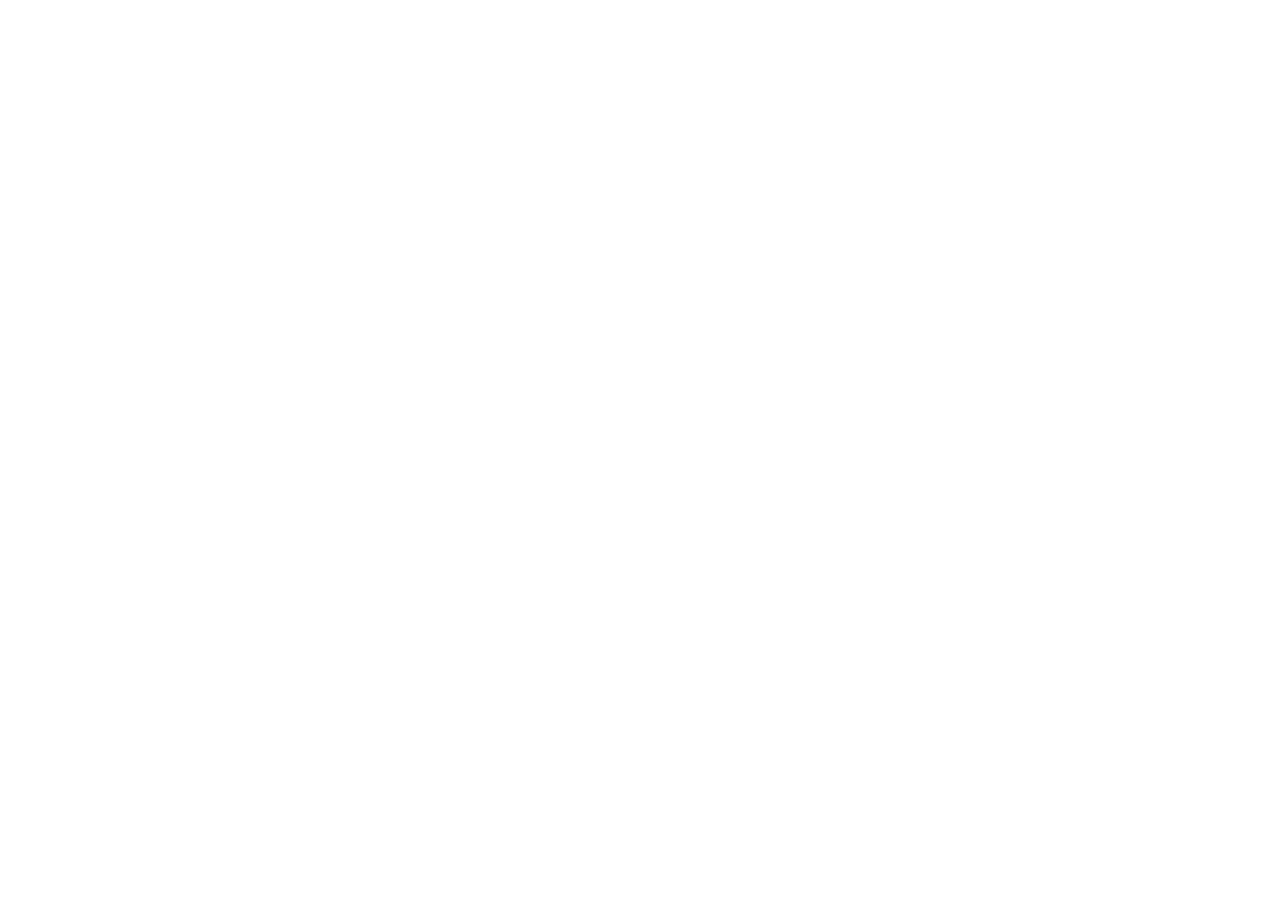
==== index.html @ 64d678fb "完成了login开发" ====
<!DOCTYPE html>
<html lang="en">

<head>
    <meta charset="UTF-8">
    <meta http-equiv="X-UA-Compatible" content="IE=edge">
    <meta name="viewport" content="width=device-width, initial-scale=1.0">
    <title>Document</title>
</head>

<body>

</body>

</html>
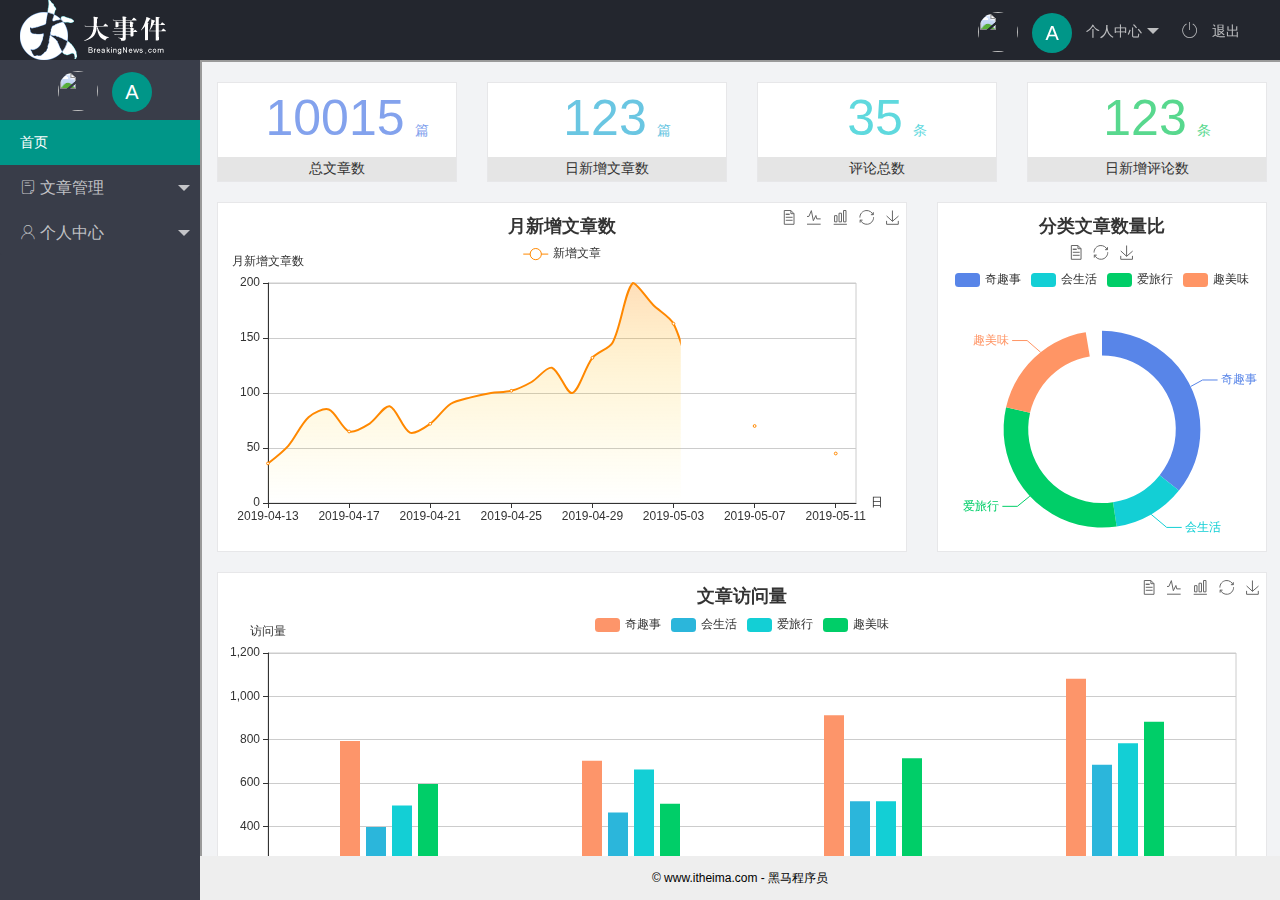
==== commit 9eb01541: "完成主页功能开发" ====
--- a/index.html
+++ b/index.html
@@ -5,10 +5,112 @@
     <meta charset="UTF-8">
     <meta http-equiv="X-UA-Compatible" content="IE=edge">
     <meta name="viewport" content="width=device-width, initial-scale=1.0">
-    <title>Document</title>
+    <title>后台主页</title>
+    <link rel="stylesheet" href="/assets/lib/layui/css/layui.css" />
+    <link rel="stylesheet" href="/assets/fonts/iconfont.css">
+    <link rel="stylesheet" href="/assets/css/index.css" />
 </head>
 
 <body>
+    <div class="layui-layout layui-layout-admin">
+        <div class="layui-header">
+            <div class="logo" style="padding-left: 20px;">
+                <img src="/assets/images/logo.png" alt="">
+            </div>
+            <!-- <div class="layui-logo layui-hide-xs layui-bg-black">
+
+            </div> -->
+            <ul class="layui-nav layui-layout-right">
+                <li class="layui-nav-item layui-hide layui-show-md-inline-block">
+                    <a href="javascript:;" class="userinfo">
+                        <img src="//tva1.sinaimg.cn/crop.0.0.118.118.180/5db11ff4gw1e77d3nqrv8j203b03cweg.jpg"
+                            class="layui-nav-img">
+                        <span class="text_avatar">A</span>
+                        个人中心
+                    </a>
+                    <dl class="layui-nav-child">
+                        <dd><a href="">基本资料</a></dd>
+                        <dd><a href="">更换头像</a></dd>
+                        <dd><a href="">重置密码</a></dd>
+                    </dl>
+                </li>
+                <li class="layui-nav-item" lay-header-event="menuRight" lay-unselect>
+                    <a href="javascript:;" id="btn_logout">
+                        <span class="iconfont icon-tuichu
+                        "></span> 退出
+                    </a>
+                </li>
+            </ul>
+        </div>
+        <div class="layui-side layui-bg-black">
+            <div class="layui-side-scroll">
+                <div class="userinfo">
+                    <img src="//tva1.sinaimg.cn/crop.0.0.118.118.180/5db11ff4gw1e77d3nqrv8j203b03cweg.jpg"
+                        class="layui-nav-img">
+                    <span class="text_avatar">A</span>
+                    <span id="welcome"></span>
+                </div>
+                <!-- 左侧导航区域（可配合layui已有的垂直导航） -->
+                <ul class="layui-nav layui-nav-tree" lay-shrink="all">
+                    <li class="layui-nav-item layui-this"><a href="/home/dashboard.html" target="fm">首页</a></li>
+                    <li class="layui-nav-item">
+                        <a class="" href="javascript:;">
+                            <span class="iconfont icon-16
+                        ">
+                                文章管理</a>
+                        <dl class="layui-nav-child">
+                            <dd><a href="javascript:;">
+                                    <i class="layui-icon layui-icon-app"></i>
+                                    文章类别
+                                </a></dd>
+                            <dd><a href="javascript:;">
+                                    <i class="layui-icon layui-icon-app"></i>
+                                    文章列表</a></dd>
+                            <dd><a href="javascript:;">
+                                    <i class="layui-icon layui-icon-app"></i>
+                                    发表文章</a></dd>
+                        </dl>
+                    </li>
+                    <li class="layui-nav-item">
+                        <a href="javascript:;">
+                            <span class="iconfont icon-user
+                        ">
+                                个人中心
+                        </a>
+                        <dl class="layui-nav-child">
+                            <dd><a href="javascript:;">
+                                    <i class="layui-icon layui-icon-app"></i>
+                                    基本资料</a></dd>
+                            <dd><a href="javascript:;">
+                                    <i class="layui-icon layui-icon-app"></i>
+                                    更换头像</a></dd>
+                            <dd><a href="javascript:;">
+                                    <i class="layui-icon layui-icon-app"></i>
+                                    重置密码</a></dd>
+                        </dl>
+                    </li>
+                </ul>
+            </div>
+        </div>
+
+        <div class="layui-body">
+            <!-- 内容主体区域 -->
+            <iframe src="/home/dashboard.html" name="fm"></iframe>
+        </div>
+
+        <div class="layui-footer">
+            <!-- 底部固定区域 -->
+            © www.itheima.com - 黑马程序员
+        </div>
+    </div>
+    <!-- 导入layui的js文件 -->
+    <script src="/assets/lib/layui/layui.all.js"></script>
+    <!-- 导入jQuery的js文件 -->
+    <script src="/assets/lib/jquery.js"></script>
+    <!-- 导入 自己的baseAPI.js 文件 -->
+    <script src="/assets/js/baseAPI.js"></script>
+    <!-- 导入 自己的js文件 -->
+    <script src="/assets/js/index.js"></script>
 
 </body>
 
--- a/assets/lib/layui/css/layui.css
+++ b/assets/lib/layui/css/layui.css
@@ -0,0 +1,2 @@
+/** layui-v2.5.5 MIT License By https://www.layui.com */
+ .layui-inline,img{display:inline-block;vertical-align:middle}h1,h2,h3,h4,h5,h6{font-weight:400}.layui-edge,.layui-header,.layui-inline,.layui-main{position:relative}.layui-body,.layui-edge,.layui-elip{overflow:hidden}.layui-btn,.layui-edge,.layui-inline,img{vertical-align:middle}.layui-btn,.layui-disabled,.layui-icon,.layui-unselect{-moz-user-select:none;-webkit-user-select:none;-ms-user-select:none}.layui-elip,.layui-form-checkbox span,.layui-form-pane .layui-form-label{text-overflow:ellipsis;white-space:nowrap}.layui-breadcrumb,.layui-tree-btnGroup{visibility:hidden}blockquote,body,button,dd,div,dl,dt,form,h1,h2,h3,h4,h5,h6,input,li,ol,p,pre,td,textarea,th,ul{margin:0;padding:0;-webkit-tap-highlight-color:rgba(0,0,0,0)}a:active,a:hover{outline:0}img{border:none}li{list-style:none}table{border-collapse:collapse;border-spacing:0}h4,h5,h6{font-size:100%}button,input,optgroup,option,select,textarea{font-family:inherit;font-size:inherit;font-style:inherit;font-weight:inherit;outline:0}pre{white-space:pre-wrap;white-space:-moz-pre-wrap;white-space:-pre-wrap;white-space:-o-pre-wrap;word-wrap:break-word}body{line-height:24px;font:14px Helvetica Neue,Helvetica,PingFang SC,Tahoma,Arial,sans-serif}hr{height:1px;margin:10px 0;border:0;clear:both}a{color:#333;text-decoration:none}a:hover{color:#777}a cite{font-style:normal;*cursor:pointer}.layui-border-box,.layui-border-box *{box-sizing:border-box}.layui-box,.layui-box *{box-sizing:content-box}.layui-clear{clear:both;*zoom:1}.layui-clear:after{content:'\20';clear:both;*zoom:1;display:block;height:0}.layui-inline{*display:inline;*zoom:1}.layui-edge{display:inline-block;width:0;height:0;border-width:6px;border-style:dashed;border-color:transparent}.layui-edge-top{top:-4px;border-bottom-color:#999;border-bottom-style:solid}.layui-edge-right{border-left-color:#999;border-left-style:solid}.layui-edge-bottom{top:2px;border-top-color:#999;border-top-style:solid}.layui-edge-left{border-right-color:#999;border-right-style:solid}.layui-disabled,.layui-disabled:hover{color:#d2d2d2!important;cursor:not-allowed!important}.layui-circle{border-radius:100%}.layui-show{display:block!important}.layui-hide{display:none!important}@font-face{font-family:layui-icon;src:url(../font/iconfont.eot?v=250);src:url(../font/iconfont.eot?v=250#iefix) format('embedded-opentype'),url(../font/iconfont.woff2?v=250) format('woff2'),url(../font/iconfont.woff?v=250) format('woff'),url(../font/iconfont.ttf?v=250) format('truetype'),url(../font/iconfont.svg?v=250#layui-icon) format('svg')}.layui-icon{font-family:layui-icon!important;font-size:16px;font-style:normal;-webkit-font-smoothing:antialiased;-moz-osx-font-smoothing:grayscale}.layui-icon-reply-fill:before{content:"\e611"}.layui-icon-set-fill:before{content:"\e614"}.layui-icon-menu-fill:before{content:"\e60f"}.layui-icon-search:before{content:"\e615"}.layui-icon-share:before{content:"\e641"}.layui-icon-set-sm:before{content:"\e620"}.layui-icon-engine:before{content:"\e628"}.layui-icon-close:before{content:"\1006"}.layui-icon-close-fill:before{content:"\1007"}.layui-icon-chart-screen:before{content:"\e629"}.layui-icon-star:before{content:"\e600"}.layui-icon-circle-dot:before{content:"\e617"}.layui-icon-chat:before{content:"\e606"}.layui-icon-release:before{content:"\e609"}.layui-icon-list:before{content:"\e60a"}.layui-icon-chart:before{content:"\e62c"}.layui-icon-ok-circle:before{content:"\1005"}.layui-icon-layim-theme:before{content:"\e61b"}.layui-icon-table:before{content:"\e62d"}.layui-icon-right:before{content:"\e602"}.layui-icon-left:before{content:"\e603"}.layui-icon-cart-simple:before{content:"\e698"}.layui-icon-face-cry:before{content:"\e69c"}.layui-icon-face-smile:before{content:"\e6af"}.layui-icon-survey:before{content:"\e6b2"}.layui-icon-tree:before{content:"\e62e"}.layui-icon-upload-circle:before{content:"\e62f"}.layui-icon-add-circle:before{content:"\e61f"}.layui-icon-download-circle:before{content:"\e601"}.layui-icon-templeate-1:before{content:"\e630"}.layui-icon-util:before{content:"\e631"}.layui-icon-face-surprised:before{content:"\e664"}.layui-icon-edit:before{content:"\e642"}.layui-icon-speaker:before{content:"\e645"}.layui-icon-down:before{content:"\e61a"}.layui-icon-file:before{content:"\e621"}.layui-icon-layouts:before{content:"\e632"}.layui-icon-rate-half:before{content:"\e6c9"}.layui-icon-add-circle-fine:before{content:"\e608"}.layui-icon-prev-circle:before{content:"\e633"}.layui-icon-read:before{content:"\e705"}.layui-icon-404:before{content:"\e61c"}.layui-icon-carousel:before{content:"\e634"}.layui-icon-help:before{content:"\e607"}.layui-icon-code-circle:before{content:"\e635"}.layui-icon-water:before{content:"\e636"}.layui-icon-username:before{content:"\e66f"}.layui-icon-find-fill:before{content:"\e670"}.layui-icon-about:before{content:"\e60b"}.layui-icon-location:before{content:"\e715"}.layui-icon-up:before{content:"\e619"}.layui-icon-pause:before{content:"\e651"}.layui-icon-date:before{content:"\e637"}.layui-icon-layim-uploadfile:before{content:"\e61d"}.layui-icon-delete:before{content:"\e640"}.layui-icon-play:before{content:"\e652"}.layui-icon-top:before{content:"\e604"}.layui-icon-friends:before{content:"\e612"}.layui-icon-refresh-3:before{content:"\e9aa"}.layui-icon-ok:before{content:"\e605"}.layui-icon-layer:before{content:"\e638"}.layui-icon-face-smile-fine:before{content:"\e60c"}.layui-icon-dollar:before{content:"\e659"}.layui-icon-group:before{content:"\e613"}.layui-icon-layim-download:before{content:"\e61e"}.layui-icon-picture-fine:before{content:"\e60d"}.layui-icon-link:before{content:"\e64c"}.layui-icon-diamond:before{content:"\e735"}.layui-icon-log:before{content:"\e60e"}.layui-icon-rate-solid:before{content:"\e67a"}.layui-icon-fonts-del:before{content:"\e64f"}.layui-icon-unlink:before{content:"\e64d"}.layui-icon-fonts-clear:before{content:"\e639"}.layui-icon-triangle-r:before{content:"\e623"}.layui-icon-circle:before{content:"\e63f"}.layui-icon-radio:before{content:"\e643"}.layui-icon-align-center:before{content:"\e647"}.layui-icon-align-right:before{content:"\e648"}.layui-icon-align-left:before{content:"\e649"}.layui-icon-loading-1:before{content:"\e63e"}.layui-icon-return:before{content:"\e65c"}.layui-icon-fonts-strong:before{content:"\e62b"}.layui-icon-upload:before{content:"\e67c"}.layui-icon-dialogue:before{content:"\e63a"}.layui-icon-video:before{content:"\e6ed"}.layui-icon-headset:before{content:"\e6fc"}.layui-icon-cellphone-fine:before{content:"\e63b"}.layui-icon-add-1:before{content:"\e654"}.layui-icon-face-smile-b:before{content:"\e650"}.layui-icon-fonts-html:before{content:"\e64b"}.layui-icon-form:before{content:"\e63c"}.layui-icon-cart:before{content:"\e657"}.layui-icon-camera-fill:before{content:"\e65d"}.layui-icon-tabs:before{content:"\e62a"}.layui-icon-fonts-code:before{content:"\e64e"}.layui-icon-fire:before{content:"\e756"}.layui-icon-set:before{content:"\e716"}.layui-icon-fonts-u:before{content:"\e646"}.layui-icon-triangle-d:before{content:"\e625"}.layui-icon-tips:before{content:"\e702"}.layui-icon-picture:before{content:"\e64a"}.layui-icon-more-vertical:before{content:"\e671"}.layui-icon-flag:before{content:"\e66c"}.layui-icon-loading:before{content:"\e63d"}.layui-icon-fonts-i:before{content:"\e644"}.layui-icon-refresh-1:before{content:"\e666"}.layui-icon-rmb:before{content:"\e65e"}.layui-icon-home:before{content:"\e68e"}.layui-icon-user:before{content:"\e770"}.layui-icon-notice:before{content:"\e667"}.layui-icon-login-weibo:before{content:"\e675"}.layui-icon-voice:before{content:"\e688"}.layui-icon-upload-drag:before{content:"\e681"}.layui-icon-login-qq:before{content:"\e676"}.layui-icon-snowflake:before{content:"\e6b1"}.layui-icon-file-b:before{content:"\e655"}.layui-icon-template:before{content:"\e663"}.layui-icon-auz:before{content:"\e672"}.layui-icon-console:before{content:"\e665"}.layui-icon-app:before{content:"\e653"}.layui-icon-prev:before{content:"\e65a"}.layui-icon-website:before{content:"\e7ae"}.layui-icon-next:before{content:"\e65b"}.layui-icon-component:before{content:"\e857"}.layui-icon-more:before{content:"\e65f"}.layui-icon-login-wechat:before{content:"\e677"}.layui-icon-shrink-right:before{content:"\e668"}.layui-icon-spread-left:before{content:"\e66b"}.layui-icon-camera:before{content:"\e660"}.layui-icon-note:before{content:"\e66e"}.layui-icon-refresh:before{content:"\e669"}.layui-icon-female:before{content:"\e661"}.layui-icon-male:before{content:"\e662"}.layui-icon-password:before{content:"\e673"}.layui-icon-senior:before{content:"\e674"}.layui-icon-theme:before{content:"\e66a"}.layui-icon-tread:before{content:"\e6c5"}.layui-icon-praise:before{content:"\e6c6"}.layui-icon-star-fill:before{content:"\e658"}.layui-icon-rate:before{content:"\e67b"}.layui-icon-template-1:before{content:"\e656"}.layui-icon-vercode:before{content:"\e679"}.layui-icon-cellphone:before{content:"\e678"}.layui-icon-screen-full:before{content:"\e622"}.layui-icon-screen-restore:before{content:"\e758"}.layui-icon-cols:before{content:"\e610"}.layui-icon-export:before{content:"\e67d"}.layui-icon-print:before{content:"\e66d"}.layui-icon-slider:before{content:"\e714"}.layui-icon-addition:before{content:"\e624"}.layui-icon-subtraction:before{content:"\e67e"}.layui-icon-service:before{content:"\e626"}.layui-icon-transfer:before{content:"\e691"}.layui-main{width:1140px;margin:0 auto}.layui-header{z-index:1000;height:60px}.layui-header a:hover{transition:all .5s;-webkit-transition:all .5s}.layui-side{position:fixed;left:0;top:0;bottom:0;z-index:999;width:200px;overflow-x:hidden}.layui-side-scroll{position:relative;width:220px;height:100%;overflow-x:hidden}.layui-body{position:absolute;left:200px;right:0;top:0;bottom:0;z-index:998;width:auto;overflow-y:auto;box-sizing:border-box}.layui-layout-body{overflow:hidden}.layui-layout-admin .layui-header{background-color:#23262E}.layui-layout-admin .layui-side{top:60px;width:200px;overflow-x:hidden}.layui-layout-admin .layui-body{position:fixed;top:60px;bottom:44px}.layui-layout-admin .layui-main{width:auto;margin:0 15px}.layui-layout-admin .layui-footer{position:fixed;left:200px;right:0;bottom:0;height:44px;line-height:44px;padding:0 15px;background-color:#eee}.layui-layout-admin .layui-logo{position:absolute;left:0;top:0;width:200px;height:100%;line-height:60px;text-align:center;color:#009688;font-size:16px}.layui-layout-admin .layui-header .layui-nav{background:0 0}.layui-layout-left{position:absolute!important;left:200px;top:0}.layui-layout-right{position:absolute!important;right:0;top:0}.layui-container{position:relative;margin:0 auto;padding:0 15px;box-sizing:border-box}.layui-fluid{position:relative;margin:0 auto;padding:0 15px}.layui-row:after,.layui-row:before{content:'';display:block;clear:both}.layui-col-lg1,.layui-col-lg10,.layui-col-lg11,.layui-col-lg12,.layui-col-lg2,.layui-col-lg3,.layui-col-lg4,.layui-col-lg5,.layui-col-lg6,.layui-col-lg7,.layui-col-lg8,.layui-col-lg9,.layui-col-md1,.layui-col-md10,.layui-col-md11,.layui-col-md12,.layui-col-md2,.layui-col-md3,.layui-col-md4,.layui-col-md5,.layui-col-md6,.layui-col-md7,.layui-col-md8,.layui-col-md9,.layui-col-sm1,.layui-col-sm10,.layui-col-sm11,.layui-col-sm12,.layui-col-sm2,.layui-col-sm3,.layui-col-sm4,.layui-col-sm5,.layui-col-sm6,.layui-col-sm7,.layui-col-sm8,.layui-col-sm9,.layui-col-xs1,.layui-col-xs10,.layui-col-xs11,.layui-col-xs12,.layui-col-xs2,.layui-col-xs3,.layui-col-xs4,.layui-col-xs5,.layui-col-xs6,.layui-col-xs7,.layui-col-xs8,.layui-col-xs9{position:relative;display:block;box-sizing:border-box}.layui-col-xs1,.layui-col-xs10,.layui-col-xs11,.layui-col-xs12,.layui-col-xs2,.layui-col-xs3,.layui-col-xs4,.layui-col-xs5,.layui-col-xs6,.layui-col-xs7,.layui-col-xs8,.layui-col-xs9{float:left}.layui-col-xs1{width:8.33333333%}.layui-col-xs2{width:16.66666667%}.layui-col-xs3{width:25%}.layui-col-xs4{width:33.33333333%}.layui-col-xs5{width:41.66666667%}.layui-col-xs6{width:50%}.layui-col-xs7{width:58.33333333%}.layui-col-xs8{width:66.66666667%}.layui-col-xs9{width:75%}.layui-col-xs10{width:83.33333333%}.layui-col-xs11{width:91.66666667%}.layui-col-xs12{width:100%}.layui-col-xs-offset1{margin-left:8.33333333%}.layui-col-xs-offset2{margin-left:16.66666667%}.layui-col-xs-offset3{margin-left:25%}.layui-col-xs-offset4{margin-left:33.33333333%}.layui-col-xs-offset5{margin-left:41.66666667%}.layui-col-xs-offset6{margin-left:50%}.layui-col-xs-offset7{margin-left:58.33333333%}.layui-col-xs-offset8{margin-left:66.66666667%}.layui-col-xs-offset9{margin-left:75%}.layui-col-xs-offset10{margin-left:83.33333333%}.layui-col-xs-offset11{margin-left:91.66666667%}.layui-col-xs-offset12{margin-left:100%}@media screen and (max-width:768px){.layui-hide-xs{display:none!important}.layui-show-xs-block{display:block!important}.layui-show-xs-inline{display:inline!important}.layui-show-xs-inline-block{display:inline-block!important}}@media screen and (min-width:768px){.layui-container{width:750px}.layui-hide-sm{display:none!important}.layui-show-sm-block{display:block!important}.layui-show-sm-inline{display:inline!important}.layui-show-sm-inline-block{display:inline-block!important}.layui-col-sm1,.layui-col-sm10,.layui-col-sm11,.layui-col-sm12,.layui-col-sm2,.layui-col-sm3,.layui-col-sm4,.layui-col-sm5,.layui-col-sm6,.layui-col-sm7,.layui-col-sm8,.layui-col-sm9{float:left}.layui-col-sm1{width:8.33333333%}.layui-col-sm2{width:16.66666667%}.layui-col-sm3{width:25%}.layui-col-sm4{width:33.33333333%}.layui-col-sm5{width:41.66666667%}.layui-col-sm6{width:50%}.layui-col-sm7{width:58.33333333%}.layui-col-sm8{width:66.66666667%}.layui-col-sm9{width:75%}.layui-col-sm10{width:83.33333333%}.layui-col-sm11{width:91.66666667%}.layui-col-sm12{width:100%}.layui-col-sm-offset1{margin-left:8.33333333%}.layui-col-sm-offset2{margin-left:16.66666667%}.layui-col-sm-offset3{margin-left:25%}.layui-col-sm-offset4{margin-left:33.33333333%}.layui-col-sm-offset5{margin-left:41.66666667%}.layui-col-sm-offset6{margin-left:50%}.layui-col-sm-offset7{margin-left:58.33333333%}.layui-col-sm-offset8{margin-left:66.66666667%}.layui-col-sm-offset9{margin-left:75%}.layui-col-sm-offset10{margin-left:83.33333333%}.layui-col-sm-offset11{margin-left:91.66666667%}.layui-col-sm-offset12{margin-left:100%}}@media screen and (min-width:992px){.layui-container{width:970px}.layui-hide-md{display:none!important}.layui-show-md-block{display:block!important}.layui-show-md-inline{display:inline!important}.layui-show-md-inline-block{display:inline-block!important}.layui-col-md1,.layui-col-md10,.layui-col-md11,.layui-col-md12,.layui-col-md2,.layui-col-md3,.layui-col-md4,.layui-col-md5,.layui-col-md6,.layui-col-md7,.layui-col-md8,.layui-col-md9{float:left}.layui-col-md1{width:8.33333333%}.layui-col-md2{width:16.66666667%}.layui-col-md3{width:25%}.layui-col-md4{width:33.33333333%}.layui-col-md5{width:41.66666667%}.layui-col-md6{width:50%}.layui-col-md7{width:58.33333333%}.layui-col-md8{width:66.66666667%}.layui-col-md9{width:75%}.layui-col-md10{width:83.33333333%}.layui-col-md11{width:91.66666667%}.layui-col-md12{width:100%}.layui-col-md-offset1{margin-left:8.33333333%}.layui-col-md-offset2{margin-left:16.66666667%}.layui-col-md-offset3{margin-left:25%}.layui-col-md-offset4{margin-left:33.33333333%}.layui-col-md-offset5{margin-left:41.66666667%}.layui-col-md-offset6{margin-left:50%}.layui-col-md-offset7{margin-left:58.33333333%}.layui-col-md-offset8{margin-left:66.66666667%}.layui-col-md-offset9{margin-left:75%}.layui-col-md-offset10{margin-left:83.33333333%}.layui-col-md-offset11{margin-left:91.66666667%}.layui-col-md-offset12{margin-left:100%}}@media screen and (min-width:1200px){.layui-container{width:1170px}.layui-hide-lg{display:none!important}.layui-show-lg-block{display:block!important}.layui-show-lg-inline{display:inline!important}.layui-show-lg-inline-block{display:inline-block!important}.layui-col-lg1,.layui-col-lg10,.layui-col-lg11,.layui-col-lg12,.layui-col-lg2,.layui-col-lg3,.layui-col-lg4,.layui-col-lg5,.layui-col-lg6,.layui-col-lg7,.layui-col-lg8,.layui-col-lg9{float:left}.layui-col-lg1{width:8.33333333%}.layui-col-lg2{width:16.66666667%}.layui-col-lg3{width:25%}.layui-col-lg4{width:33.33333333%}.layui-col-lg5{width:41.66666667%}.layui-col-lg6{width:50%}.layui-col-lg7{width:58.33333333%}.layui-col-lg8{width:66.66666667%}.layui-col-lg9{width:75%}.layui-col-lg10{width:83.33333333%}.layui-col-lg11{width:91.66666667%}.layui-col-lg12{width:100%}.layui-col-lg-offset1{margin-left:8.33333333%}.layui-col-lg-offset2{margin-left:16.66666667%}.layui-col-lg-offset3{margin-left:25%}.layui-col-lg-offset4{margin-left:33.33333333%}.layui-col-lg-offset5{margin-left:41.66666667%}.layui-col-lg-offset6{margin-left:50%}.layui-col-lg-offset7{margin-left:58.33333333%}.layui-col-lg-offset8{margin-left:66.66666667%}.layui-col-lg-offset9{margin-left:75%}.layui-col-lg-offset10{margin-left:83.33333333%}.layui-col-lg-offset11{margin-left:91.66666667%}.layui-col-lg-offset12{margin-left:100%}}.layui-col-space1{margin:-.5px}.layui-col-space1>*{padding:.5px}.layui-col-space3{margin:-1.5px}.layui-col-space3>*{padding:1.5px}.layui-col-space5{margin:-2.5px}.layui-col-space5>*{padding:2.5px}.layui-col-space8{margin:-3.5px}.layui-col-space8>*{padding:3.5px}.layui-col-space10{margin:-5px}.layui-col-space10>*{padding:5px}.layui-col-space12{margin:-6px}.layui-col-space12>*{padding:6px}.layui-col-space15{margin:-7.5px}.layui-col-space15>*{padding:7.5px}.layui-col-space18{margin:-9px}.layui-col-space18>*{padding:9px}.layui-col-space20{margin:-10px}.layui-col-space20>*{padding:10px}.layui-col-space22{margin:-11px}.layui-col-space22>*{padding:11px}.layui-col-space25{margin:-12.5px}.layui-col-space25>*{padding:12.5px}.layui-col-space30{margin:-15px}.layui-col-space30>*{padding:15px}.layui-btn,.layui-input,.layui-select,.layui-textarea,.layui-upload-button{outline:0;-webkit-appearance:none;transition:all .3s;-webkit-transition:all .3s;box-sizing:border-box}.layui-elem-quote{margin-bottom:10px;padding:15px;line-height:22px;border-left:5px solid #009688;border-radius:0 2px 2px 0;background-color:#f2f2f2}.layui-quote-nm{border-style:solid;border-width:1px 1px 1px 5px;background:0 0}.layui-elem-field{margin-bottom:10px;padding:0;border-width:1px;border-style:solid}.layui-elem-field legend{margin-left:20px;padding:0 10px;font-size:20px;font-weight:300}.layui-field-title{margin:10px 0 20px;border-width:1px 0 0}.layui-field-box{padding:10px 15px}.layui-field-title .layui-field-box{padding:10px 0}.layui-progress{position:relative;height:6px;border-radius:20px;background-color:#e2e2e2}.layui-progress-bar{position:absolute;left:0;top:0;width:0;max-width:100%;height:6px;border-radius:20px;text-align:right;background-color:#5FB878;transition:all .3s;-webkit-transition:all .3s}.layui-progress-big,.layui-progress-big .layui-progress-bar{height:18px;line-height:18px}.layui-progress-text{position:relative;top:-20px;line-height:18px;font-size:12px;color:#666}.layui-progress-big .layui-progress-text{position:static;padding:0 10px;color:#fff}.layui-collapse{border-width:1px;border-style:solid;border-radius:2px}.layui-colla-content,.layui-colla-item{border-top-width:1px;border-top-style:solid}.layui-colla-item:first-child{border-top:none}.layui-colla-title{position:relative;height:42px;line-height:42px;padding:0 15px 0 35px;color:#333;background-color:#f2f2f2;cursor:pointer;font-size:14px;overflow:hidden}.layui-colla-content{display:none;padding:10px 15px;line-height:22px;color:#666}.layui-colla-icon{position:absolute;left:15px;top:0;font-size:14px}.layui-card{margin-bottom:15px;border-radius:2px;background-color:#fff;box-shadow:0 1px 2px 0 rgba(0,0,0,.05)}.layui-card:last-child{margin-bottom:0}.layui-card-header{position:relative;height:42px;line-height:42px;padding:0 15px;border-bottom:1px solid #f6f6f6;color:#333;border-radius:2px 2px 0 0;font-size:14px}.layui-bg-black,.layui-bg-blue,.layui-bg-cyan,.layui-bg-green,.layui-bg-orange,.layui-bg-red{color:#fff!important}.layui-card-body{position:relative;padding:10px 15px;line-height:24px}.layui-card-body[pad15]{padding:15px}.layui-card-body[pad20]{padding:20px}.layui-card-body .layui-table{margin:5px 0}.layui-card .layui-tab{margin:0}.layui-panel-window{position:relative;padding:15px;border-radius:0;border-top:5px solid #E6E6E6;background-color:#fff}.layui-auxiliar-moving{position:fixed;left:0;right:0;top:0;bottom:0;width:100%;height:100%;background:0 0;z-index:9999999999}.layui-form-label,.layui-form-mid,.layui-form-select,.layui-input-block,.layui-input-inline,.layui-textarea{position:relative}.layui-bg-red{background-color:#FF5722!important}.layui-bg-orange{background-color:#FFB800!important}.layui-bg-green{background-color:#009688!important}.layui-bg-cyan{background-color:#2F4056!important}.layui-bg-blue{background-color:#1E9FFF!important}.layui-bg-black{background-color:#393D49!important}.layui-bg-gray{background-color:#eee!important;color:#666!important}.layui-badge-rim,.layui-colla-content,.layui-colla-item,.layui-collapse,.layui-elem-field,.layui-form-pane .layui-form-item[pane],.layui-form-pane .layui-form-label,.layui-input,.layui-layedit,.layui-layedit-tool,.layui-quote-nm,.layui-select,.layui-tab-bar,.layui-tab-card,.layui-tab-title,.layui-tab-title .layui-this:after,.layui-textarea{border-color:#e6e6e6}.layui-timeline-item:before,hr{background-color:#e6e6e6}.layui-text{line-height:22px;font-size:14px;color:#666}.layui-text h1,.layui-text h2,.layui-text h3{font-weight:500;color:#333}.layui-text h1{font-size:30px}.layui-text h2{font-size:24px}.layui-text h3{font-size:18px}.layui-text a:not(.layui-btn){color:#01AAED}.layui-text a:not(.layui-btn):hover{text-decoration:underline}.layui-text ul{padding:5px 0 5px 15px}.layui-text ul li{margin-top:5px;list-style-type:disc}.layui-text em,.layui-word-aux{color:#999!important;padding:0 5px!important}.layui-btn{display:inline-block;height:38px;line-height:38px;padding:0 18px;background-color:#009688;color:#fff;white-space:nowrap;text-align:center;font-size:14px;border:none;border-radius:2px;cursor:pointer}.layui-btn:hover{opacity:.8;filter:alpha(opacity=80);color:#fff}.layui-btn:active{opacity:1;filter:alpha(opacity=100)}.layui-btn+.layui-btn{margin-left:10px}.layui-btn-container{font-size:0}.layui-btn-container .layui-btn{margin-right:10px;margin-bottom:10px}.layui-btn-container .layui-btn+.layui-btn{margin-left:0}.layui-table .layui-btn-container .layui-btn{margin-bottom:9px}.layui-btn-radius{border-radius:100px}.layui-btn .layui-icon{margin-right:3px;font-size:18px;vertical-align:bottom;vertical-align:middle\9}.layui-btn-primary{border:1px solid #C9C9C9;background-color:#fff;color:#555}.layui-btn-primary:hover{border-color:#009688;color:#333}.layui-btn-normal{background-color:#1E9FFF}.layui-btn-warm{background-color:#FFB800}.layui-btn-danger{background-color:#FF5722}.layui-btn-checked{background-color:#5FB878}.layui-btn-disabled,.layui-btn-disabled:active,.layui-btn-disabled:hover{border:1px solid #e6e6e6;background-color:#FBFBFB;color:#C9C9C9;cursor:not-allowed;opacity:1}.layui-btn-lg{height:44px;line-height:44px;padding:0 25px;font-size:16px}.layui-btn-sm{height:30px;line-height:30px;padding:0 10px;font-size:12px}.layui-btn-sm i{font-size:16px!important}.layui-btn-xs{height:22px;line-height:22px;padding:0 5px;font-size:12px}.layui-btn-xs i{font-size:14px!important}.layui-btn-group{display:inline-block;vertical-align:middle;font-size:0}.layui-btn-group .layui-btn{margin-left:0!important;margin-right:0!important;border-left:1px solid rgba(255,255,255,.5);border-radius:0}.layui-btn-group .layui-btn-primary{border-left:none}.layui-btn-group .layui-btn-primary:hover{border-color:#C9C9C9;color:#009688}.layui-btn-group .layui-btn:first-child{border-left:none;border-radius:2px 0 0 2px}.layui-btn-group .layui-btn-primary:first-child{border-left:1px solid #c9c9c9}.layui-btn-group .layui-btn:last-child{border-radius:0 2px 2px 0}.layui-btn-group .layui-btn+.layui-btn{margin-left:0}.layui-btn-group+.layui-btn-group{margin-left:10px}.layui-btn-fluid{width:100%}.layui-input,.layui-select,.layui-textarea{height:38px;line-height:1.3;line-height:38px\9;border-width:1px;border-style:solid;background-color:#fff;border-radius:2px}.layui-input::-webkit-input-placeholder,.layui-select::-webkit-input-placeholder,.layui-textarea::-webkit-input-placeholder{line-height:1.3}.layui-input,.layui-textarea{display:block;width:100%;padding-left:10px}.layui-input:hover,.layui-textarea:hover{border-color:#D2D2D2!important}.layui-input:focus,.layui-textarea:focus{border-color:#C9C9C9!important}.layui-textarea{min-height:100px;height:auto;line-height:20px;padding:6px 10px;resize:vertical}.layui-select{padding:0 10px}.layui-form input[type=checkbox],.layui-form input[type=radio],.layui-form select{display:none}.layui-form [lay-ignore]{display:initial}.layui-form-item{margin-bottom:15px;clear:both;*zoom:1}.layui-form-item:after{content:'\20';clear:both;*zoom:1;display:block;height:0}.layui-form-label{float:left;display:block;padding:9px 15px;width:80px;font-weight:400;line-height:20px;text-align:right}.layui-form-label-col{display:block;float:none;padding:9px 0;line-height:20px;text-align:left}.layui-form-item .layui-inline{margin-bottom:5px;margin-right:10px}.layui-input-block{margin-left:110px;min-height:36px}.layui-input-inline{display:inline-block;vertical-align:middle}.layui-form-item .layui-input-inline{float:left;width:190px;margin-right:10px}.layui-form-text .layui-input-inline{width:auto}.layui-form-mid{float:left;display:block;padding:9px 0!important;line-height:20px;margin-right:10px}.layui-form-danger+.layui-form-select .layui-input,.layui-form-danger:focus{border-color:#FF5722!important}.layui-form-select .layui-input{padding-right:30px;cursor:pointer}.layui-form-select .layui-edge{position:absolute;right:10px;top:50%;margin-top:-3px;cursor:pointer;border-width:6px;border-top-color:#c2c2c2;border-top-style:solid;transition:all .3s;-webkit-transition:all .3s}.layui-form-select dl{display:none;position:absolute;left:0;top:42px;padding:5px 0;z-index:899;min-width:100%;border:1px solid #d2d2d2;max-height:300px;overflow-y:auto;background-color:#fff;border-radius:2px;box-shadow:0 2px 4px rgba(0,0,0,.12);box-sizing:border-box}.layui-form-select dl dd,.layui-form-select dl dt{padding:0 10px;line-height:36px;white-space:nowrap;overflow:hidden;text-overflow:ellipsis}.layui-form-select dl dt{font-size:12px;color:#999}.layui-form-select dl dd{cursor:pointer}.layui-form-select dl dd:hover{background-color:#f2f2f2;-webkit-transition:.5s all;transition:.5s all}.layui-form-select .layui-select-group dd{padding-left:20px}.layui-form-select dl dd.layui-select-tips{padding-left:10px!important;color:#999}.layui-form-select dl dd.layui-this{background-color:#5FB878;color:#fff}.layui-form-checkbox,.layui-form-select dl dd.layui-disabled{background-color:#fff}.layui-form-selected dl{display:block}.layui-form-checkbox,.layui-form-checkbox *,.layui-form-switch{display:inline-block;vertical-align:middle}.layui-form-selected .layui-edge{margin-top:-9px;-webkit-transform:rotate(180deg);transform:rotate(180deg);margin-top:-3px\9}:root .layui-form-selected .layui-edge{margin-top:-9px\0/IE9}.layui-form-selectup dl{top:auto;bottom:42px}.layui-select-none{margin:5px 0;text-align:center;color:#999}.layui-select-disabled .layui-disabled{border-color:#eee!important}.layui-select-disabled .layui-edge{border-top-color:#d2d2d2}.layui-form-checkbox{position:relative;height:30px;line-height:30px;margin-right:10px;padding-right:30px;cursor:pointer;font-size:0;-webkit-transition:.1s linear;transition:.1s linear;box-sizing:border-box}.layui-form-checkbox span{padding:0 10px;height:100%;font-size:14px;border-radius:2px 0 0 2px;background-color:#d2d2d2;color:#fff;overflow:hidden}.layui-form-checkbox:hover span{background-color:#c2c2c2}.layui-form-checkbox i{position:absolute;right:0;top:0;width:30px;height:28px;border:1px solid #d2d2d2;border-left:none;border-radius:0 2px 2px 0;color:#fff;font-size:20px;text-align:center}.layui-form-checkbox:hover i{border-color:#c2c2c2;color:#c2c2c2}.layui-form-checked,.layui-form-checked:hover{border-color:#5FB878}.layui-form-checked span,.layui-form-checked:hover span{background-color:#5FB878}.layui-form-checked i,.layui-form-checked:hover i{color:#5FB878}.layui-form-item .layui-form-checkbox{margin-top:4px}.layui-form-checkbox[lay-skin=primary]{height:auto!important;line-height:normal!important;min-width:18px;min-height:18px;border:none!important;margin-right:0;padding-left:28px;padding-right:0;background:0 0}.layui-form-checkbox[lay-skin=primary] span{padding-left:0;padding-right:15px;line-height:18px;background:0 0;color:#666}.layui-form-checkbox[lay-skin=primary] i{right:auto;left:0;width:16px;height:16px;line-height:16px;border:1px solid #d2d2d2;font-size:12px;border-radius:2px;background-color:#fff;-webkit-transition:.1s linear;transition:.1s linear}.layui-form-checkbox[lay-skin=primary]:hover i{border-color:#5FB878;color:#fff}.layui-form-checked[lay-skin=primary] i{border-color:#5FB878!important;background-color:#5FB878;color:#fff}.layui-checkbox-disbaled[lay-skin=primary] span{background:0 0!important;color:#c2c2c2}.layui-checkbox-disbaled[lay-skin=primary]:hover i{border-color:#d2d2d2}.layui-form-item .layui-form-checkbox[lay-skin=primary]{margin-top:10px}.layui-form-switch{position:relative;height:22px;line-height:22px;min-width:35px;padding:0 5px;margin-top:8px;border:1px solid #d2d2d2;border-radius:20px;cursor:pointer;background-color:#fff;-webkit-transition:.1s linear;transition:.1s linear}.layui-form-switch i{position:absolute;left:5px;top:3px;width:16px;height:16px;border-radius:20px;background-color:#d2d2d2;-webkit-transition:.1s linear;transition:.1s linear}.layui-form-switch em{position:relative;top:0;width:25px;margin-left:21px;padding:0!important;text-align:center!important;color:#999!important;font-style:normal!important;font-size:12px}.layui-form-onswitch{border-color:#5FB878;background-color:#5FB878}.layui-checkbox-disbaled,.layui-checkbox-disbaled i{border-color:#e2e2e2!important}.layui-form-onswitch i{left:100%;margin-left:-21px;background-color:#fff}.layui-form-onswitch em{margin-left:5px;margin-right:21px;color:#fff!important}.layui-checkbox-disbaled span{background-color:#e2e2e2!important}.layui-checkbox-disbaled:hover i{color:#fff!important}[lay-radio]{display:none}.layui-form-radio,.layui-form-radio *{display:inline-block;vertical-align:middle}.layui-form-radio{line-height:28px;margin:6px 10px 0 0;padding-right:10px;cursor:pointer;font-size:0}.layui-form-radio *{font-size:14px}.layui-form-radio>i{margin-right:8px;font-size:22px;color:#c2c2c2}.layui-form-radio>i:hover,.layui-form-radioed>i{color:#5FB878}.layui-radio-disbaled>i{color:#e2e2e2!important}.layui-form-pane .layui-form-label{width:110px;padding:8px 15px;height:38px;line-height:20px;border-width:1px;border-style:solid;border-radius:2px 0 0 2px;text-align:center;background-color:#FBFBFB;overflow:hidden;box-sizing:border-box}.layui-form-pane .layui-input-inline{margin-left:-1px}.layui-form-pane .layui-input-block{margin-left:110px;left:-1px}.layui-form-pane .layui-input{border-radius:0 2px 2px 0}.layui-form-pane .layui-form-text .layui-form-label{float:none;width:100%;border-radius:2px;box-sizing:border-box;text-align:left}.layui-form-pane .layui-form-text .layui-input-inline{display:block;margin:0;top:-1px;clear:both}.layui-form-pane .layui-form-text .layui-input-block{margin:0;left:0;top:-1px}.layui-form-pane .layui-form-text .layui-textarea{min-height:100px;border-radius:0 0 2px 2px}.layui-form-pane .layui-form-checkbox{margin:4px 0 4px 10px}.layui-form-pane .layui-form-radio,.layui-form-pane .layui-form-switch{margin-top:6px;margin-left:10px}.layui-form-pane .layui-form-item[pane]{position:relative;border-width:1px;border-style:solid}.layui-form-pane .layui-form-item[pane] .layui-form-label{position:absolute;left:0;top:0;height:100%;border-width:0 1px 0 0}.layui-form-pane .layui-form-item[pane] .layui-input-inline{margin-left:110px}@media screen and (max-width:450px){.layui-form-item .layui-form-label{text-overflow:ellipsis;overflow:hidden;white-space:nowrap}.layui-form-item .layui-inline{display:block;margin-right:0;margin-bottom:20px;clear:both}.layui-form-item .layui-inline:after{content:'\20';clear:both;display:block;height:0}.layui-form-item .layui-input-inline{display:block;float:none;left:-3px;width:auto;margin:0 0 10px 112px}.layui-form-item .layui-input-inline+.layui-form-mid{margin-left:110px;top:-5px;padding:0}.layui-form-item .layui-form-checkbox{margin-right:5px;margin-bottom:5px}}.layui-layedit{border-width:1px;border-style:solid;border-radius:2px}.layui-layedit-tool{padding:3px 5px;border-bottom-width:1px;border-bottom-style:solid;font-size:0}.layedit-tool-fixed{position:fixed;top:0;border-top:1px solid #e2e2e2}.layui-layedit-tool .layedit-tool-mid,.layui-layedit-tool .layui-icon{display:inline-block;vertical-align:middle;text-align:center;font-size:14px}.layui-layedit-tool .layui-icon{position:relative;width:32px;height:30px;line-height:30px;margin:3px 5px;color:#777;cursor:pointer;border-radius:2px}.layui-layedit-tool .layui-icon:hover{color:#393D49}.layui-layedit-tool .layui-icon:active{color:#000}.layui-layedit-tool .layedit-tool-active{background-color:#e2e2e2;color:#000}.layui-layedit-tool .layui-disabled,.layui-layedit-tool .layui-disabled:hover{color:#d2d2d2;cursor:not-allowed}.layui-layedit-tool .layedit-tool-mid{width:1px;height:18px;margin:0 10px;background-color:#d2d2d2}.layedit-tool-html{width:50px!important;font-size:30px!important}.layedit-tool-b,.layedit-tool-code,.layedit-tool-help{font-size:16px!important}.layedit-tool-d,.layedit-tool-face,.layedit-tool-image,.layedit-tool-unlink{font-size:18px!important}.layedit-tool-image input{position:absolute;font-size:0;left:0;top:0;width:100%;height:100%;opacity:.01;filter:Alpha(opacity=1);cursor:pointer}.layui-layedit-iframe iframe{display:block;width:100%}#LAY_layedit_code{overflow:hidden}.layui-laypage{display:inline-block;*display:inline;*zoom:1;vertical-align:middle;margin:10px 0;font-size:0}.layui-laypage>a:first-child,.layui-laypage>a:first-child em{border-radius:2px 0 0 2px}.layui-laypage>a:last-child,.layui-laypage>a:last-child em{border-radius:0 2px 2px 0}.layui-laypage>:first-child{margin-left:0!important}.layui-laypage>:last-child{margin-right:0!important}.layui-laypage a,.layui-laypage button,.layui-laypage input,.layui-laypage select,.layui-laypage span{border:1px solid #e2e2e2}.layui-laypage a,.layui-laypage span{display:inline-block;*display:inline;*zoom:1;vertical-align:middle;padding:0 15px;height:28px;line-height:28px;margin:0 -1px 5px 0;background-color:#fff;color:#333;font-size:12px}.layui-flow-more a *,.layui-laypage input,.layui-table-view select[lay-ignore]{display:inline-block}.layui-laypage a:hover{color:#009688}.layui-laypage em{font-style:normal}.layui-laypage .layui-laypage-spr{color:#999;font-weight:700}.layui-laypage a{text-decoration:none}.layui-laypage .layui-laypage-curr{position:relative}.layui-laypage .layui-laypage-curr em{position:relative;color:#fff}.layui-laypage .layui-laypage-curr .layui-laypage-em{position:absolute;left:-1px;top:-1px;padding:1px;width:100%;height:100%;background-color:#009688}.layui-laypage-em{border-radius:2px}.layui-laypage-next em,.layui-laypage-prev em{font-family:Sim sun;font-size:16px}.layui-laypage .layui-laypage-count,.layui-laypage .layui-laypage-limits,.layui-laypage .layui-laypage-refresh,.layui-laypage .layui-laypage-skip{margin-left:10px;margin-right:10px;padding:0;border:none}.layui-laypage .layui-laypage-limits,.layui-laypage .layui-laypage-refresh{vertical-align:top}.layui-laypage .layui-laypage-refresh i{font-size:18px;cursor:pointer}.layui-laypage select{height:22px;padding:3px;border-radius:2px;cursor:pointer}.layui-laypage .layui-laypage-skip{height:30px;line-height:30px;color:#999}.layui-laypage button,.layui-laypage input{height:30px;line-height:30px;border-radius:2px;vertical-align:top;background-color:#fff;box-sizing:border-box}.layui-laypage input{width:40px;margin:0 10px;padding:0 3px;text-align:center}.layui-laypage input:focus,.layui-laypage select:focus{border-color:#009688!important}.layui-laypage button{margin-left:10px;padding:0 10px;cursor:pointer}.layui-table,.layui-table-view{margin:10px 0}.layui-flow-more{margin:10px 0;text-align:center;color:#999;font-size:14px}.layui-flow-more a{height:32px;line-height:32px}.layui-flow-more a *{vertical-align:top}.layui-flow-more a cite{padding:0 20px;border-radius:3px;background-color:#eee;color:#333;font-style:normal}.layui-flow-more a cite:hover{opacity:.8}.layui-flow-more a i{font-size:30px;color:#737383}.layui-table{width:100%;background-color:#fff;color:#666}.layui-table tr{transition:all .3s;-webkit-transition:all .3s}.layui-table th{text-align:left;font-weight:400}.layui-table tbody tr:hover,.layui-table thead tr,.layui-table-click,.layui-table-header,.layui-table-hover,.layui-table-mend,.layui-table-patch,.layui-table-tool,.layui-table-total,.layui-table-total tr,.layui-table[lay-even] tr:nth-child(even){background-color:#f2f2f2}.layui-table td,.layui-table th,.layui-table-col-set,.layui-table-fixed-r,.layui-table-grid-down,.layui-table-header,.layui-table-page,.layui-table-tips-main,.layui-table-tool,.layui-table-total,.layui-table-view,.layui-table[lay-skin=line],.layui-table[lay-skin=row]{border-width:1px;border-style:solid;border-color:#e6e6e6}.layui-table td,.layui-table th{position:relative;padding:9px 15px;min-height:20px;line-height:20px;font-size:14px}.layui-table[lay-skin=line] td,.layui-table[lay-skin=line] th{border-width:0 0 1px}.layui-table[lay-skin=row] td,.layui-table[lay-skin=row] th{border-width:0 1px 0 0}.layui-table[lay-skin=nob] td,.layui-table[lay-skin=nob] th{border:none}.layui-table img{max-width:100px}.layui-table[lay-size=lg] td,.layui-table[lay-size=lg] th{padding:15px 30px}.layui-table-view .layui-table[lay-size=lg] .layui-table-cell{height:40px;line-height:40px}.layui-table[lay-size=sm] td,.layui-table[lay-size=sm] th{font-size:12px;padding:5px 10px}.layui-table-view .layui-table[lay-size=sm] .layui-table-cell{height:20px;line-height:20px}.layui-table[lay-data]{display:none}.layui-table-box{position:relative;overflow:hidden}.layui-table-view .layui-table{position:relative;width:auto;margin:0}.layui-table-view .layui-table[lay-skin=line]{border-width:0 1px 0 0}.layui-table-view .layui-table[lay-skin=row]{border-width:0 0 1px}.layui-table-view .layui-table td,.layui-table-view .layui-table th{padding:5px 0;border-top:none;border-left:none}.layui-table-view .layui-table th.layui-unselect .layui-table-cell span{cursor:pointer}.layui-table-view .layui-table td{cursor:default}.layui-table-view .layui-table td[data-edit=text]{cursor:text}.layui-table-view .layui-form-checkbox[lay-skin=primary] i{width:18px;height:18px}.layui-table-view .layui-form-radio{line-height:0;padding:0}.layui-table-view .layui-form-radio>i{margin:0;font-size:20px}.layui-table-init{position:absolute;left:0;top:0;width:100%;height:100%;text-align:center;z-index:110}.layui-table-init .layui-icon{position:absolute;left:50%;top:50%;margin:-15px 0 0 -15px;font-size:30px;color:#c2c2c2}.layui-table-header{border-width:0 0 1px;overflow:hidden}.layui-table-header .layui-table{margin-bottom:-1px}.layui-table-tool .layui-inline[lay-event]{position:relative;width:26px;height:26px;padding:5px;line-height:16px;margin-right:10px;text-align:center;color:#333;border:1px solid #ccc;cursor:pointer;-webkit-transition:.5s all;transition:.5s all}.layui-table-tool .layui-inline[lay-event]:hover{border:1px solid #999}.layui-table-tool-temp{padding-right:120px}.layui-table-tool-self{position:absolute;right:17px;top:10px}.layui-table-tool .layui-table-tool-self .layui-inline[lay-event]{margin:0 0 0 10px}.layui-table-tool-panel{position:absolute;top:29px;left:-1px;padding:5px 0;min-width:150px;min-height:40px;border:1px solid #d2d2d2;text-align:left;overflow-y:auto;background-color:#fff;box-shadow:0 2px 4px rgba(0,0,0,.12)}.layui-table-cell,.layui-table-tool-panel li{overflow:hidden;text-overflow:ellipsis;white-space:nowrap}.layui-table-tool-panel li{padding:0 10px;line-height:30px;-webkit-transition:.5s all;transition:.5s all}.layui-table-tool-panel li .layui-form-checkbox[lay-skin=primary]{width:100%;padding-left:28px}.layui-table-tool-panel li:hover{background-color:#f2f2f2}.layui-table-tool-panel li .layui-form-checkbox[lay-skin=primary] i{position:absolute;left:0;top:0}.layui-table-tool-panel li .layui-form-checkbox[lay-skin=primary] span{padding:0}.layui-table-tool .layui-table-tool-self .layui-table-tool-panel{left:auto;right:-1px}.layui-table-col-set{position:absolute;right:0;top:0;width:20px;height:100%;border-width:0 0 0 1px;background-color:#fff}.layui-table-sort{width:10px;height:20px;margin-left:5px;cursor:pointer!important}.layui-table-sort .layui-edge{position:absolute;left:5px;border-width:5px}.layui-table-sort .layui-table-sort-asc{top:3px;border-top:none;border-bottom-style:solid;border-bottom-color:#b2b2b2}.layui-table-sort .layui-table-sort-asc:hover{border-bottom-color:#666}.layui-table-sort .layui-table-sort-desc{bottom:5px;border-bottom:none;border-top-style:solid;border-top-color:#b2b2b2}.layui-table-sort .layui-table-sort-desc:hover{border-top-color:#666}.layui-table-sort[lay-sort=asc] .layui-table-sort-asc{border-bottom-color:#000}.layui-table-sort[lay-sort=desc] .layui-table-sort-desc{border-top-color:#000}.layui-table-cell{height:28px;line-height:28px;padding:0 15px;position:relative;box-sizing:border-box}.layui-table-cell .layui-form-checkbox[lay-skin=primary]{top:-1px;padding:0}.layui-table-cell .layui-table-link{color:#01AAED}.laytable-cell-checkbox,.laytable-cell-numbers,.laytable-cell-radio,.laytable-cell-space{padding:0;text-align:center}.layui-table-body{position:relative;overflow:auto;margin-right:-1px;margin-bottom:-1px}.layui-table-body .layui-none{line-height:26px;padding:15px;text-align:center;color:#999}.layui-table-fixed{position:absolute;left:0;top:0;z-index:101}.layui-table-fixed .layui-table-body{overflow:hidden}.layui-table-fixed-l{box-shadow:0 -1px 8px rgba(0,0,0,.08)}.layui-table-fixed-r{left:auto;right:-1px;border-width:0 0 0 1px;box-shadow:-1px 0 8px rgba(0,0,0,.08)}.layui-table-fixed-r .layui-table-header{position:relative;overflow:visible}.layui-table-mend{position:absolute;right:-49px;top:0;height:100%;width:50px}.layui-table-tool{position:relative;z-index:890;width:100%;min-height:50px;line-height:30px;padding:10px 15px;border-width:0 0 1px}.layui-table-tool .layui-btn-container{margin-bottom:-10px}.layui-table-page,.layui-table-total{border-width:1px 0 0;margin-bottom:-1px;overflow:hidden}.layui-table-page{position:relative;width:100%;padding:7px 7px 0;height:41px;font-size:12px;white-space:nowrap}.layui-table-page>div{height:26px}.layui-table-page .layui-laypage{margin:0}.layui-table-page .layui-laypage a,.layui-table-page .layui-laypage span{height:26px;line-height:26px;margin-bottom:10px;border:none;background:0 0}.layui-table-page .layui-laypage a,.layui-table-page .layui-laypage span.layui-laypage-curr{padding:0 12px}.layui-table-page .layui-laypage span{margin-left:0;padding:0}.layui-table-page .layui-laypage .layui-laypage-prev{margin-left:-7px!important}.layui-table-page .layui-laypage .layui-laypage-curr .layui-laypage-em{left:0;top:0;padding:0}.layui-table-page .layui-laypage button,.layui-table-page .layui-laypage input{height:26px;line-height:26px}.layui-table-page .layui-laypage input{width:40px}.layui-table-page .layui-laypage button{padding:0 10px}.layui-table-page select{height:18px}.layui-table-patch .layui-table-cell{padding:0;width:30px}.layui-table-edit{position:absolute;left:0;top:0;width:100%;height:100%;padding:0 14px 1px;border-radius:0;box-shadow:1px 1px 20px rgba(0,0,0,.15)}.layui-table-edit:focus{border-color:#5FB878!important}select.layui-table-edit{padding:0 0 0 10px;border-color:#C9C9C9}.layui-table-view .layui-form-checkbox,.layui-table-view .layui-form-radio,.layui-table-view .layui-form-switch{top:0;margin:0;box-sizing:content-box}.layui-table-view .layui-form-checkbox{top:-1px;height:26px;line-height:26px}.layui-table-view .layui-form-checkbox i{height:26px}.layui-table-grid .layui-table-cell{overflow:visible}.layui-table-grid-down{position:absolute;top:0;right:0;width:26px;height:100%;padding:5px 0;border-width:0 0 0 1px;text-align:center;background-color:#fff;color:#999;cursor:pointer}.layui-table-grid-down .layui-icon{position:absolute;top:50%;left:50%;margin:-8px 0 0 -8px}.layui-table-grid-down:hover{background-color:#fbfbfb}body .layui-table-tips .layui-layer-content{background:0 0;padding:0;box-shadow:0 1px 6px rgba(0,0,0,.12)}.layui-table-tips-main{margin:-44px 0 0 -1px;max-height:150px;padding:8px 15px;font-size:14px;overflow-y:scroll;background-color:#fff;color:#666}.layui-table-tips-c{position:absolute;right:-3px;top:-13px;width:20px;height:20px;padding:3px;cursor:pointer;background-color:#666;border-radius:50%;color:#fff}.layui-table-tips-c:hover{background-color:#777}.layui-table-tips-c:before{position:relative;right:-2px}.layui-upload-file{display:none!important;opacity:.01;filter:Alpha(opacity=1)}.layui-upload-drag,.layui-upload-form,.layui-upload-wrap{display:inline-block}.layui-upload-list{margin:10px 0}.layui-upload-choose{padding:0 10px;color:#999}.layui-upload-drag{position:relative;padding:30px;border:1px dashed #e2e2e2;background-color:#fff;text-align:center;cursor:pointer;color:#999}.layui-upload-drag .layui-icon{font-size:50px;color:#009688}.layui-upload-drag[lay-over]{border-color:#009688}.layui-upload-iframe{position:absolute;width:0;height:0;border:0;visibility:hidden}.layui-upload-wrap{position:relative;vertical-align:middle}.layui-upload-wrap .layui-upload-file{display:block!important;position:absolute;left:0;top:0;z-index:10;font-size:100px;width:100%;height:100%;opacity:.01;filter:Alpha(opacity=1);cursor:pointer}.layui-transfer-active,.layui-transfer-box{display:inline-block;vertical-align:middle}.layui-transfer-box,.layui-transfer-header,.layui-transfer-search{border-width:0;border-style:solid;border-color:#e6e6e6}.layui-transfer-box{position:relative;border-width:1px;width:200px;height:360px;border-radius:2px;background-color:#fff}.layui-transfer-box .layui-form-checkbox{width:100%;margin:0!important}.layui-transfer-header{height:38px;line-height:38px;padding:0 10px;border-bottom-width:1px}.layui-transfer-search{position:relative;padding:10px;border-bottom-width:1px}.layui-transfer-search .layui-input{height:32px;padding-left:30px;font-size:12px}.layui-transfer-search .layui-icon-search{position:absolute;left:20px;top:50%;margin-top:-8px;color:#666}.layui-transfer-active{margin:0 15px}.layui-transfer-active .layui-btn{display:block;margin:0;padding:0 15px;background-color:#5FB878;border-color:#5FB878;color:#fff}.layui-transfer-active .layui-btn-disabled{background-color:#FBFBFB;border-color:#e6e6e6;color:#C9C9C9}.layui-transfer-active .layui-btn:first-child{margin-bottom:15px}.layui-transfer-active .layui-btn .layui-icon{margin:0;font-size:14px!important}.layui-transfer-data{padding:5px 0;overflow:auto}.layui-transfer-data li{height:32px;line-height:32px;padding:0 10px}.layui-transfer-data li:hover{background-color:#f2f2f2;transition:.5s all}.layui-transfer-data .layui-none{padding:15px 10px;text-align:center;color:#999}.layui-nav{position:relative;padding:0 20px;background-color:#393D49;color:#fff;border-radius:2px;font-size:0;box-sizing:border-box}.layui-nav *{font-size:14px}.layui-nav .layui-nav-item{position:relative;display:inline-block;*display:inline;*zoom:1;vertical-align:middle;line-height:60px}.layui-nav .layui-nav-item a{display:block;padding:0 20px;color:#fff;color:rgba(255,255,255,.7);transition:all .3s;-webkit-transition:all .3s}.layui-nav .layui-this:after,.layui-nav-bar,.layui-nav-tree .layui-nav-itemed:after{position:absolute;left:0;top:0;width:0;height:5px;background-color:#5FB878;transition:all .2s;-webkit-transition:all .2s}.layui-nav-bar{z-index:1000}.layui-nav .layui-nav-item a:hover,.layui-nav .layui-this a{color:#fff}.layui-nav .layui-this:after{content:'';top:auto;bottom:0;width:100%}.layui-nav-img{width:30px;height:30px;margin-right:10px;border-radius:50%}.layui-nav .layui-nav-more{content:'';width:0;height:0;border-style:solid dashed dashed;border-color:#fff transparent transparent;overflow:hidden;cursor:pointer;transition:all .2s;-webkit-transition:all .2s;position:absolute;top:50%;right:3px;margin-top:-3px;border-width:6px;border-top-color:rgba(255,255,255,.7)}.layui-nav .layui-nav-mored,.layui-nav-itemed>a .layui-nav-more{margin-top:-9px;border-style:dashed dashed solid;border-color:transparent transparent #fff}.layui-nav-child{display:none;position:absolute;left:0;top:65px;min-width:100%;line-height:36px;padding:5px 0;box-shadow:0 2px 4px rgba(0,0,0,.12);border:1px solid #d2d2d2;background-color:#fff;z-index:100;border-radius:2px;white-space:nowrap}.layui-nav .layui-nav-child a{color:#333}.layui-nav .layui-nav-child a:hover{background-color:#f2f2f2;color:#000}.layui-nav-child dd{position:relative}.layui-nav .layui-nav-child dd.layui-this a,.layui-nav-child dd.layui-this{background-color:#5FB878;color:#fff}.layui-nav-child dd.layui-this:after{display:none}.layui-nav-tree{width:200px;padding:0}.layui-nav-tree .layui-nav-item{display:block;width:100%;line-height:45px}.layui-nav-tree .layui-nav-item a{position:relative;height:45px;line-height:45px;text-overflow:ellipsis;overflow:hidden;white-space:nowrap}.layui-nav-tree .layui-nav-item a:hover{background-color:#4E5465}.layui-nav-tree .layui-nav-bar{width:5px;height:0;background-color:#009688}.layui-nav-tree .layui-nav-child dd.layui-this,.layui-nav-tree .layui-nav-child dd.layui-this a,.layui-nav-tree .layui-this,.layui-nav-tree .layui-this>a,.layui-nav-tree .layui-this>a:hover{background-color:#009688;color:#fff}.layui-nav-tree .layui-this:after{display:none}.layui-nav-itemed>a,.layui-nav-tree .layui-nav-title a,.layui-nav-tree .layui-nav-title a:hover{color:#fff!important}.layui-nav-tree .layui-nav-child{position:relative;z-index:0;top:0;border:none;box-shadow:none}.layui-nav-tree .layui-nav-child a{height:40px;line-height:40px;color:#fff;color:rgba(255,255,255,.7)}.layui-nav-tree .layui-nav-child,.layui-nav-tree .layui-nav-child a:hover{background:0 0;color:#fff}.layui-nav-tree .layui-nav-more{right:10px}.layui-nav-itemed>.layui-nav-child{display:block;padding:0;background-color:rgba(0,0,0,.3)!important}.layui-nav-itemed>.layui-nav-child>.layui-this>.layui-nav-child{display:block}.layui-nav-side{position:fixed;top:0;bottom:0;left:0;overflow-x:hidden;z-index:999}.layui-bg-blue .layui-nav-bar,.layui-bg-blue .layui-nav-itemed:after,.layui-bg-blue .layui-this:after{background-color:#93D1FF}.layui-bg-blue .layui-nav-child dd.layui-this{background-color:#1E9FFF}.layui-bg-blue .layui-nav-itemed>a,.layui-nav-tree.layui-bg-blue .layui-nav-title a,.layui-nav-tree.layui-bg-blue .layui-nav-title a:hover{background-color:#007DDB!important}.layui-breadcrumb{font-size:0}.layui-breadcrumb>*{font-size:14px}.layui-breadcrumb a{color:#999!important}.layui-breadcrumb a:hover{color:#5FB878!important}.layui-breadcrumb a cite{color:#666;font-style:normal}.layui-breadcrumb span[lay-separator]{margin:0 10px;color:#999}.layui-tab{margin:10px 0;text-align:left!important}.layui-tab[overflow]>.layui-tab-title{overflow:hidden}.layui-tab-title{position:relative;left:0;height:40px;white-space:nowrap;font-size:0;border-bottom-width:1px;border-bottom-style:solid;transition:all .2s;-webkit-transition:all .2s}.layui-tab-title li{display:inline-block;*display:inline;*zoom:1;vertical-align:middle;font-size:14px;transition:all .2s;-webkit-transition:all .2s;position:relative;line-height:40px;min-width:65px;padding:0 15px;text-align:center;cursor:pointer}.layui-tab-title li a{display:block}.layui-tab-title .layui-this{color:#000}.layui-tab-title .layui-this:after{position:absolute;left:0;top:0;content:'';width:100%;height:41px;border-width:1px;border-style:solid;border-bottom-color:#fff;border-radius:2px 2px 0 0;box-sizing:border-box;pointer-events:none}.layui-tab-bar{position:absolute;right:0;top:0;z-index:10;width:30px;height:39px;line-height:39px;border-width:1px;border-style:solid;border-radius:2px;text-align:center;background-color:#fff;cursor:pointer}.layui-tab-bar .layui-icon{position:relative;display:inline-block;top:3px;transition:all .3s;-webkit-transition:all .3s}.layui-tab-item{display:none}.layui-tab-more{padding-right:30px;height:auto!important;white-space:normal!important}.layui-tab-more li.layui-this:after{border-bottom-color:#e2e2e2;border-radius:2px}.layui-tab-more .layui-tab-bar .layui-icon{top:-2px;top:3px\9;-webkit-transform:rotate(180deg);transform:rotate(180deg)}:root .layui-tab-more .layui-tab-bar .layui-icon{top:-2px\0/IE9}.layui-tab-content{padding:10px}.layui-tab-title li .layui-tab-close{position:relative;display:inline-block;width:18px;height:18px;line-height:20px;margin-left:8px;top:1px;text-align:center;font-size:14px;color:#c2c2c2;transition:all .2s;-webkit-transition:all .2s}.layui-tab-title li .layui-tab-close:hover{border-radius:2px;background-color:#FF5722;color:#fff}.layui-tab-brief>.layui-tab-title .layui-this{color:#009688}.layui-tab-brief>.layui-tab-more li.layui-this:after,.layui-tab-brief>.layui-tab-title .layui-this:after{border:none;border-radius:0;border-bottom:2px solid #5FB878}.layui-tab-brief[overflow]>.layui-tab-title .layui-this:after{top:-1px}.layui-tab-card{border-width:1px;border-style:solid;border-radius:2px;box-shadow:0 2px 5px 0 rgba(0,0,0,.1)}.layui-tab-card>.layui-tab-title{background-color:#f2f2f2}.layui-tab-card>.layui-tab-title li{margin-right:-1px;margin-left:-1px}.layui-tab-card>.layui-tab-title .layui-this{background-color:#fff}.layui-tab-card>.layui-tab-title .layui-this:after{border-top:none;border-width:1px;border-bottom-color:#fff}.layui-tab-card>.layui-tab-title .layui-tab-bar{height:40px;line-height:40px;border-radius:0;border-top:none;border-right:none}.layui-tab-card>.layui-tab-more .layui-this{background:0 0;color:#5FB878}.layui-tab-card>.layui-tab-more .layui-this:after{border:none}.layui-timeline{padding-left:5px}.layui-timeline-item{position:relative;padding-bottom:20px}.layui-timeline-axis{position:absolute;left:-5px;top:0;z-index:10;width:20px;height:20px;line-height:20px;background-color:#fff;color:#5FB878;border-radius:50%;text-align:center;cursor:pointer}.layui-timeline-axis:hover{color:#FF5722}.layui-timeline-item:before{content:'';position:absolute;left:5px;top:0;z-index:0;width:1px;height:100%}.layui-timeline-item:last-child:before{display:none}.layui-timeline-item:first-child:before{display:block}.layui-timeline-content{padding-left:25px}.layui-timeline-title{position:relative;margin-bottom:10px}.layui-badge,.layui-badge-dot,.layui-badge-rim{position:relative;display:inline-block;padding:0 6px;font-size:12px;text-align:center;background-color:#FF5722;color:#fff;border-radius:2px}.layui-badge{height:18px;line-height:18px}.layui-badge-dot{width:8px;height:8px;padding:0;border-radius:50%}.layui-badge-rim{height:18px;line-height:18px;border-width:1px;border-style:solid;background-color:#fff;color:#666}.layui-btn .layui-badge,.layui-btn .layui-badge-dot{margin-left:5px}.layui-nav .layui-badge,.layui-nav .layui-badge-dot{position:absolute;top:50%;margin:-8px 6px 0}.layui-tab-title .layui-badge,.layui-tab-title .layui-badge-dot{left:5px;top:-2px}.layui-carousel{position:relative;left:0;top:0;background-color:#f8f8f8}.layui-carousel>[carousel-item]{position:relative;width:100%;height:100%;overflow:hidden}.layui-carousel>[carousel-item]:before{position:absolute;content:'\e63d';left:50%;top:50%;width:100px;line-height:20px;margin:-10px 0 0 -50px;text-align:center;color:#c2c2c2;font-family:layui-icon!important;font-size:30px;font-style:normal;-webkit-font-smoothing:antialiased;-moz-osx-font-smoothing:grayscale}.layui-carousel>[carousel-item]>*{display:none;position:absolute;left:0;top:0;width:100%;height:100%;background-color:#f8f8f8;transition-duration:.3s;-webkit-transition-duration:.3s}.layui-carousel-updown>*{-webkit-transition:.3s ease-in-out up;transition:.3s ease-in-out up}.layui-carousel-arrow{display:none\9;opacity:0;position:absolute;left:10px;top:50%;margin-top:-18px;width:36px;height:36px;line-height:36px;text-align:center;font-size:20px;border:0;border-radius:50%;background-color:rgba(0,0,0,.2);color:#fff;-webkit-transition-duration:.3s;transition-duration:.3s;cursor:pointer}.layui-carousel-arrow[lay-type=add]{left:auto!important;right:10px}.layui-carousel:hover .layui-carousel-arrow[lay-type=add],.layui-carousel[lay-arrow=always] .layui-carousel-arrow[lay-type=add]{right:20px}.layui-carousel[lay-arrow=always] .layui-carousel-arrow{opacity:1;left:20px}.layui-carousel[lay-arrow=none] .layui-carousel-arrow{display:none}.layui-carousel-arrow:hover,.layui-carousel-ind ul:hover{background-color:rgba(0,0,0,.35)}.layui-carousel:hover .layui-carousel-arrow{display:block\9;opacity:1;left:20px}.layui-carousel-ind{position:relative;top:-35px;width:100%;line-height:0!important;text-align:center;font-size:0}.layui-carousel[lay-indicator=outside]{margin-bottom:30px}.layui-carousel[lay-indicator=outside] .layui-carousel-ind{top:10px}.layui-carousel[lay-indicator=outside] .layui-carousel-ind ul{background-color:rgba(0,0,0,.5)}.layui-carousel[lay-indicator=none] .layui-carousel-ind{display:none}.layui-carousel-ind ul{display:inline-block;padding:5px;background-color:rgba(0,0,0,.2);border-radius:10px;-webkit-transition-duration:.3s;transition-duration:.3s}.layui-carousel-ind li{display:inline-block;width:10px;height:10px;margin:0 3px;font-size:14px;background-color:#e2e2e2;background-color:rgba(255,255,255,.5);border-radius:50%;cursor:pointer;-webkit-transition-duration:.3s;transition-duration:.3s}.layui-carousel-ind li:hover{background-color:rgba(255,255,255,.7)}.layui-carousel-ind li.layui-this{background-color:#fff}.layui-carousel>[carousel-item]>.layui-carousel-next,.layui-carousel>[carousel-item]>.layui-carousel-prev,.layui-carousel>[carousel-item]>.layui-this{display:block}.layui-carousel>[carousel-item]>.layui-this{left:0}.layui-carousel>[carousel-item]>.layui-carousel-prev{left:-100%}.layui-carousel>[carousel-item]>.layui-carousel-next{left:100%}.layui-carousel>[carousel-item]>.layui-carousel-next.layui-carousel-left,.layui-carousel>[carousel-item]>.layui-carousel-prev.layui-carousel-right{left:0}.layui-carousel>[carousel-item]>.layui-this.layui-carousel-left{left:-100%}.layui-carousel>[carousel-item]>.layui-this.layui-carousel-right{left:100%}.layui-carousel[lay-anim=updown] .layui-carousel-arrow{left:50%!important;top:20px;margin:0 0 0 -18px}.layui-carousel[lay-anim=updown]>[carousel-item]>*,.layui-carousel[lay-anim=fade]>[carousel-item]>*{left:0!important}.layui-carousel[lay-anim=updown] .layui-carousel-arrow[lay-type=add]{top:auto!important;bottom:20px}.layui-carousel[lay-anim=updown] .layui-carousel-ind{position:absolute;top:50%;right:20px;width:auto;height:auto}.layui-carousel[lay-anim=updown] .layui-carousel-ind ul{padding:3px 5px}.layui-carousel[lay-anim=updown] .layui-carousel-ind li{display:block;margin:6px 0}.layui-carousel[lay-anim=updown]>[carousel-item]>.layui-this{top:0}.layui-carousel[lay-anim=updown]>[carousel-item]>.layui-carousel-prev{top:-100%}.layui-carousel[lay-anim=updown]>[carousel-item]>.layui-carousel-next{top:100%}.layui-carousel[lay-anim=updown]>[carousel-item]>.layui-carousel-next.layui-carousel-left,.layui-carousel[lay-anim=updown]>[carousel-item]>.layui-carousel-prev.layui-carousel-right{top:0}.layui-carousel[lay-anim=updown]>[carousel-item]>.layui-this.layui-carousel-left{top:-100%}.layui-carousel[lay-anim=updown]>[carousel-item]>.layui-this.layui-carousel-right{top:100%}.layui-carousel[lay-anim=fade]>[carousel-item]>.layui-carousel-next,.layui-carousel[lay-anim=fade]>[carousel-item]>.layui-carousel-prev{opacity:0}.layui-carousel[lay-anim=fade]>[carousel-item]>.layui-carousel-next.layui-carousel-left,.layui-carousel[lay-anim=fade]>[carousel-item]>.layui-carousel-prev.layui-carousel-right{opacity:1}.layui-carousel[lay-anim=fade]>[carousel-item]>.layui-this.layui-carousel-left,.layui-carousel[lay-anim=fade]>[carousel-item]>.layui-this.layui-carousel-right{opacity:0}.layui-fixbar{position:fixed;right:15px;bottom:15px;z-index:999999}.layui-fixbar li{width:50px;height:50px;line-height:50px;margin-bottom:1px;text-align:center;cursor:pointer;font-size:30px;background-color:#9F9F9F;color:#fff;border-radius:2px;opacity:.95}.layui-fixbar li:hover{opacity:.85}.layui-fixbar li:active{opacity:1}.layui-fixbar .layui-fixbar-top{display:none;font-size:40px}body .layui-util-face{border:none;background:0 0}body .layui-util-face .layui-layer-content{padding:0;background-color:#fff;color:#666;box-shadow:none}.layui-util-face .layui-layer-TipsG{display:none}.layui-util-face ul{position:relative;width:372px;padding:10px;border:1px solid #D9D9D9;background-color:#fff;box-shadow:0 0 20px rgba(0,0,0,.2)}.layui-util-face ul li{cursor:pointer;float:left;border:1px solid #e8e8e8;height:22px;width:26px;overflow:hidden;margin:-1px 0 0 -1px;padding:4px 2px;text-align:center}.layui-util-face ul li:hover{position:relative;z-index:2;border:1px solid #eb7350;background:#fff9ec}.layui-code{position:relative;margin:10px 0;padding:15px;line-height:20px;border:1px solid #ddd;border-left-width:6px;background-color:#F2F2F2;color:#333;font-family:Courier New;font-size:12px}.layui-rate,.layui-rate *{display:inline-block;vertical-align:middle}.layui-rate{padding:10px 5px 10px 0;font-size:0}.layui-rate li i.layui-icon{font-size:20px;color:#FFB800;margin-right:5px;transition:all .3s;-webkit-transition:all .3s}.layui-rate li i:hover{cursor:pointer;transform:scale(1.12);-webkit-transform:scale(1.12)}.layui-rate[readonly] li i:hover{cursor:default;transform:scale(1)}.layui-colorpicker{width:26px;height:26px;border:1px solid #e6e6e6;padding:5px;border-radius:2px;line-height:24px;display:inline-block;cursor:pointer;transition:all .3s;-webkit-transition:all .3s}.layui-colorpicker:hover{border-color:#d2d2d2}.layui-colorpicker.layui-colorpicker-lg{width:34px;height:34px;line-height:32px}.layui-colorpicker.layui-colorpicker-sm{width:24px;height:24px;line-height:22px}.layui-colorpicker.layui-colorpicker-xs{width:22px;height:22px;line-height:20px}.layui-colorpicker-trigger-bgcolor{display:block;background:url([data-uri]);border-radius:2px}.layui-colorpicker-trigger-span{display:block;height:100%;box-sizing:border-box;border:1px solid rgba(0,0,0,.15);border-radius:2px;text-align:center}.layui-colorpicker-trigger-i{display:inline-block;color:#FFF;font-size:12px}.layui-colorpicker-trigger-i.layui-icon-close{color:#999}.layui-colorpicker-main{position:absolute;z-index:66666666;width:280px;padding:7px;background:#FFF;border:1px solid #d2d2d2;border-radius:2px;box-shadow:0 2px 4px rgba(0,0,0,.12)}.layui-colorpicker-main-wrapper{height:180px;position:relative}.layui-colorpicker-basis{width:260px;height:100%;position:relative}.layui-colorpicker-basis-white{width:100%;height:100%;position:absolute;top:0;left:0;background:linear-gradient(90deg,#FFF,hsla(0,0%,100%,0))}.layui-colorpicker-basis-black{width:100%;height:100%;position:absolute;top:0;left:0;background:linear-gradient(0deg,#000,transparent)}.layui-colorpicker-basis-cursor{width:10px;height:10px;border:1px solid #FFF;border-radius:50%;position:absolute;top:-3px;right:-3px;cursor:pointer}.layui-colorpicker-side{position:absolute;top:0;right:0;width:12px;height:100%;background:linear-gradient(red,#FF0,#0F0,#0FF,#00F,#F0F,red)}.layui-colorpicker-side-slider{width:100%;height:5px;box-shadow:0 0 1px #888;box-sizing:border-box;background:#FFF;border-radius:1px;border:1px solid #f0f0f0;cursor:pointer;position:absolute;left:0}.layui-colorpicker-main-alpha{display:none;height:12px;margin-top:7px;background:url([data-uri])}.layui-colorpicker-alpha-bgcolor{height:100%;position:relative}.layui-colorpicker-alpha-slider{width:5px;height:100%;box-shadow:0 0 1px #888;box-sizing:border-box;background:#FFF;border-radius:1px;border:1px solid #f0f0f0;cursor:pointer;position:absolute;top:0}.layui-colorpicker-main-pre{padding-top:7px;font-size:0}.layui-colorpicker-pre{width:20px;height:20px;border-radius:2px;display:inline-block;margin-left:6px;margin-bottom:7px;cursor:pointer}.layui-colorpicker-pre:nth-child(11n+1){margin-left:0}.layui-colorpicker-pre-isalpha{background:url([data-uri])}.layui-colorpicker-pre.layui-this{box-shadow:0 0 3px 2px rgba(0,0,0,.15)}.layui-colorpicker-pre>div{height:100%;border-radius:2px}.layui-colorpicker-main-input{text-align:right;padding-top:7px}.layui-colorpicker-main-input .layui-btn-container .layui-btn{margin:0 0 0 10px}.layui-colorpicker-main-input div.layui-inline{float:left;margin-right:10px;font-size:14px}.layui-colorpicker-main-input input.layui-input{width:150px;height:30px;color:#666}.layui-slider{height:4px;background:#e2e2e2;border-radius:3px;position:relative;cursor:pointer}.layui-slider-bar{border-radius:3px;position:absolute;height:100%}.layui-slider-step{position:absolute;top:0;width:4px;height:4px;border-radius:50%;background:#FFF;-webkit-transform:translateX(-50%);transform:translateX(-50%)}.layui-slider-wrap{width:36px;height:36px;position:absolute;top:-16px;-webkit-transform:translateX(-50%);transform:translateX(-50%);z-index:10;text-align:center}.layui-slider-wrap-btn{width:12px;height:12px;border-radius:50%;background:#FFF;display:inline-block;vertical-align:middle;cursor:pointer;transition:.3s}.layui-slider-wrap:after{content:"";height:100%;display:inline-block;vertical-align:middle}.layui-slider-wrap-btn.layui-slider-hover,.layui-slider-wrap-btn:hover{transform:scale(1.2)}.layui-slider-wrap-btn.layui-disabled:hover{transform:scale(1)!important}.layui-slider-tips{position:absolute;top:-42px;z-index:66666666;white-space:nowrap;display:none;-webkit-transform:translateX(-50%);transform:translateX(-50%);color:#FFF;background:#000;border-radius:3px;height:25px;line-height:25px;padding:0 10px}.layui-slider-tips:after{content:'';position:absolute;bottom:-12px;left:50%;margin-left:-6px;width:0;height:0;border-width:6px;border-style:solid;border-color:#000 transparent transparent}.layui-slider-input{width:70px;height:32px;border:1px solid #e6e6e6;border-radius:3px;font-size:16px;line-height:32px;position:absolute;right:0;top:-15px}.layui-slider-input-btn{display:none;position:absolute;top:0;right:0;width:20px;height:100%;border-left:1px solid #d2d2d2}.layui-slider-input-btn i{cursor:pointer;position:absolute;right:0;bottom:0;width:20px;height:50%;font-size:12px;line-height:16px;text-align:center;color:#999}.layui-slider-input-btn i:first-child{top:0;border-bottom:1px solid #d2d2d2}.layui-slider-input-txt{height:100%;font-size:14px}.layui-slider-input-txt input{height:100%;border:none}.layui-slider-input-btn i:hover{color:#009688}.layui-slider-vertical{width:4px;margin-left:34px}.layui-slider-vertical .layui-slider-bar{width:4px}.layui-slider-vertical .layui-slider-step{top:auto;left:0;-webkit-transform:translateY(50%);transform:translateY(50%)}.layui-slider-vertical .layui-slider-wrap{top:auto;left:-16px;-webkit-transform:translateY(50%);transform:translateY(50%)}.layui-slider-vertical .layui-slider-tips{top:auto;left:2px}@media \0screen{.layui-slider-wrap-btn{margin-left:-20px}.layui-slider-vertical .layui-slider-wrap-btn{margin-left:0;margin-bottom:-20px}.layui-slider-vertical .layui-slider-tips{margin-left:-8px}.layui-slider>span{margin-left:8px}}.layui-tree{line-height:22px}.layui-tree .layui-form-checkbox{margin:0!important}.layui-tree-set{width:100%;position:relative}.layui-tree-pack{display:none;padding-left:20px;position:relative}.layui-tree-iconClick,.layui-tree-main{display:inline-block;vertical-align:middle}.layui-tree-line .layui-tree-pack{padding-left:27px}.layui-tree-line .layui-tree-set .layui-tree-set:after{content:'';position:absolute;top:14px;left:-9px;width:17px;height:0;border-top:1px dotted #c0c4cc}.layui-tree-entry{position:relative;padding:3px 0;height:20px;white-space:nowrap}.layui-tree-entry:hover{background-color:#eee}.layui-tree-line .layui-tree-entry:hover{background-color:rgba(0,0,0,0)}.layui-tree-line .layui-tree-entry:hover .layui-tree-txt{color:#999;text-decoration:underline;transition:.3s}.layui-tree-main{cursor:pointer;padding-right:10px}.layui-tree-line .layui-tree-set:before{content:'';position:absolute;top:0;left:-9px;width:0;height:100%;border-left:1px dotted #c0c4cc}.layui-tree-line .layui-tree-set.layui-tree-setLineShort:before{height:13px}.layui-tree-line .layui-tree-set.layui-tree-setHide:before{height:0}.layui-tree-iconClick{position:relative;height:20px;line-height:20px;margin:0 10px;color:#c0c4cc}.layui-tree-icon{height:12px;line-height:12px;width:12px;text-align:center;border:1px solid #c0c4cc}.layui-tree-iconClick .layui-icon{font-size:18px}.layui-tree-icon .layui-icon{font-size:12px;color:#666}.layui-tree-iconArrow{padding:0 5px}.layui-tree-iconArrow:after{content:'';position:absolute;left:4px;top:3px;z-index:100;width:0;height:0;border-width:5px;border-style:solid;border-color:transparent transparent transparent #c0c4cc;transition:.5s}.layui-tree-btnGroup,.layui-tree-editInput{position:relative;vertical-align:middle;display:inline-block}.layui-tree-spread>.layui-tree-entry>.layui-tree-iconClick>.layui-tree-iconArrow:after{transform:rotate(90deg) translate(3px,4px)}.layui-tree-txt{display:inline-block;vertical-align:middle;color:#555}.layui-tree-search{margin-bottom:15px;color:#666}.layui-tree-btnGroup .layui-icon{display:inline-block;vertical-align:middle;padding:0 2px;cursor:pointer}.layui-tree-btnGroup .layui-icon:hover{color:#999;transition:.3s}.layui-tree-entry:hover .layui-tree-btnGroup{visibility:visible}.layui-tree-editInput{height:20px;line-height:20px;padding:0 3px;border:none;background-color:rgba(0,0,0,.05)}.layui-tree-emptyText{text-align:center;color:#999}.layui-anim{-webkit-animation-duration:.3s;animation-duration:.3s;-webkit-animation-fill-mode:both;animation-fill-mode:both}.layui-anim.layui-icon{display:inline-block}.layui-anim-loop{-webkit-animation-iteration-count:infinite;animation-iteration-count:infinite}.layui-trans,.layui-trans a{transition:all .3s;-webkit-transition:all .3s}@-webkit-keyframes layui-rotate{from{-webkit-transform:rotate(0)}to{-webkit-transform:rotate(360deg)}}@keyframes layui-rotate{from{transform:rotate(0)}to{transform:rotate(360deg)}}.layui-anim-rotate{-webkit-animation-name:layui-rotate;animation-name:layui-rotate;-webkit-animation-duration:1s;animation-duration:1s;-webkit-animation-timing-function:linear;animation-timing-function:linear}@-webkit-keyframes layui-up{from{-webkit-transform:translate3d(0,100%,0);opacity:.3}to{-webkit-transform:translate3d(0,0,0);opacity:1}}@keyframes layui-up{from{transform:translate3d(0,100%,0);opacity:.3}to{transform:translate3d(0,0,0);opacity:1}}.layui-anim-up{-webkit-animation-name:layui-up;animation-name:layui-up}@-webkit-keyframes layui-upbit{from{-webkit-transform:translate3d(0,30px,0);opacity:.3}to{-webkit-transform:translate3d(0,0,0);opacity:1}}@keyframes layui-upbit{from{transform:translate3d(0,30px,0);opacity:.3}to{transform:translate3d(0,0,0);opacity:1}}.layui-anim-upbit{-webkit-animation-name:layui-upbit;animation-name:layui-upbit}@-webkit-keyframes layui-scale{0%{opacity:.3;-webkit-transform:scale(.5)}100%{opacity:1;-webkit-transform:scale(1)}}@keyframes layui-scale{0%{opacity:.3;-ms-transform:scale(.5);transform:scale(.5)}100%{opacity:1;-ms-transform:scale(1);transform:scale(1)}}.layui-anim-scale{-webkit-animation-name:layui-scale;animation-name:layui-scale}@-webkit-keyframes layui-scale-spring{0%{opacity:.5;-webkit-transform:scale(.5)}80%{opacity:.8;-webkit-transform:scale(1.1)}100%{opacity:1;-webkit-transform:scale(1)}}@keyframes layui-scale-spring{0%{opacity:.5;transform:scale(.5)}80%{opacity:.8;transform:scale(1.1)}100%{opacity:1;transform:scale(1)}}.layui-anim-scaleSpring{-webkit-animation-name:layui-scale-spring;animation-name:layui-scale-spring}@-webkit-keyframes layui-fadein{0%{opacity:0}100%{opacity:1}}@keyframes layui-fadein{0%{opacity:0}100%{opacity:1}}.layui-anim-fadein{-webkit-animation-name:layui-fadein;animation-name:layui-fadein}@-webkit-keyframes layui-fadeout{0%{opacity:1}100%{opacity:0}}@keyframes layui-fadeout{0%{opacity:1}100%{opacity:0}}.layui-anim-fadeout{-webkit-animation-name:layui-fadeout;animation-name:layui-fadeout}--- a/assets/fonts/iconfont.css
+++ b/assets/fonts/iconfont.css
@@ -0,0 +1,37 @@
+@font-face {font-family: "iconfont";
+  src: url('iconfont.eot?t=1576139966484'); /* IE9 */
+  src: url('iconfont.eot?t=1576139966484#iefix') format('embedded-opentype'), /* IE6-IE8 */
+  url('[data-uri]') format('woff2'),
+  url('iconfont.woff?t=1576139966484') format('woff'),
+  url('iconfont.ttf?t=1576139966484') format('truetype'), /* chrome, firefox, opera, Safari, Android, iOS 4.2+ */
+  url('iconfont.svg?t=1576139966484#iconfont') format('svg'); /* iOS 4.1- */
+}
+
+.iconfont {
+  font-family: "iconfont" !important;
+  font-size: 16px;
+  font-style: normal;
+  -webkit-font-smoothing: antialiased;
+  -moz-osx-font-smoothing: grayscale;
+}
+
+.icon-home:before {
+  content: "\e6a9";
+}
+
+.icon-user:before {
+  content: "\e614";
+}
+
+.icon-pinglun:before {
+  content: "\e616";
+}
+
+.icon-tuichu:before {
+  content: "\e865";
+}
+
+.icon-16:before {
+  content: "\e615";
+}
+
--- a/assets/css/index.css
+++ b/assets/css/index.css
@@ -0,0 +1,51 @@
+.layui-footer{
+    text-align: center;
+    font-size: 12px;
+}
+
+.iconfont {
+    margin-right: 10px;
+}
+
+.layui-icon {
+    margin-left: 20px;
+    padding-right: 8px;
+}
+
+.layui-body {
+    overflow: hidden;
+}
+
+iframe {
+    width: 100%;
+    height: 100%;
+}
+
+a {
+transition: none!important;
+}
+
+.userinfo{
+    height: 60px;
+    line-height: 60px;
+    text-align: center;
+}
+
+.layui-nav-img {
+    width: 40px;
+    height: 40px;
+}
+
+.text_avatar {
+    display: inline-block;
+    width: 40px;
+    height: 40px;
+    line-height: 40px;
+    border-radius: 40px;
+    font-size: 20px;
+    background-color: #009688;
+    color: #fff;
+    position: relative;
+    top: 4px;
+    margin-right: 10px;
+}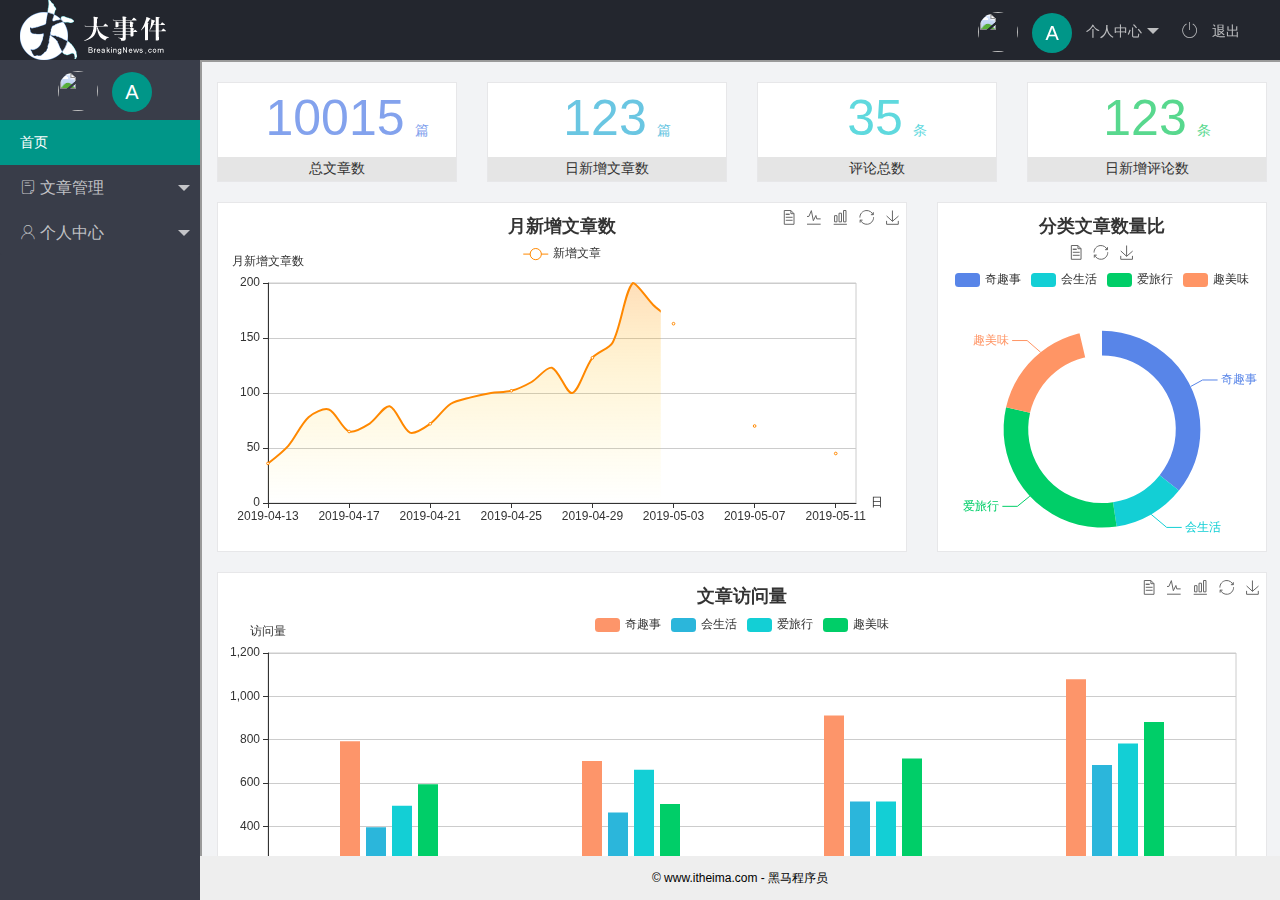
==== commit 15f63c73: "完成个人中心功能的开发" ====
--- a/index.html
+++ b/index.html
@@ -29,9 +29,9 @@
                         个人中心
                     </a>
                     <dl class="layui-nav-child">
-                        <dd><a href="">基本资料</a></dd>
-                        <dd><a href="">更换头像</a></dd>
-                        <dd><a href="">重置密码</a></dd>
+                        <dd><a href="/user/user_info.html" target="fm">基本资料</a></dd>
+                        <dd><a href="/user/user_avatar.html" target="fm">更换头像</a></dd>
+                        <dd><a href="/user/user_pwd.html" target="fm">重置密码</a></dd>
                     </dl>
                 </li>
                 <li class="layui-nav-item" lay-header-event="menuRight" lay-unselect>
@@ -78,13 +78,13 @@
                                 个人中心
                         </a>
                         <dl class="layui-nav-child">
-                            <dd><a href="javascript:;">
+                            <dd><a href="/user/user_info.html" target="fm">
                                     <i class="layui-icon layui-icon-app"></i>
                                     基本资料</a></dd>
-                            <dd><a href="javascript:;">
+                            <dd><a href="/user/user_avatar.html" target="fm">
                                     <i class="layui-icon layui-icon-app"></i>
                                     更换头像</a></dd>
-                            <dd><a href="javascript:;">
+                            <dd><a href="/user/user_pwd.html" target="fm">
                                     <i class="layui-icon layui-icon-app"></i>
                                     重置密码</a></dd>
                         </dl>
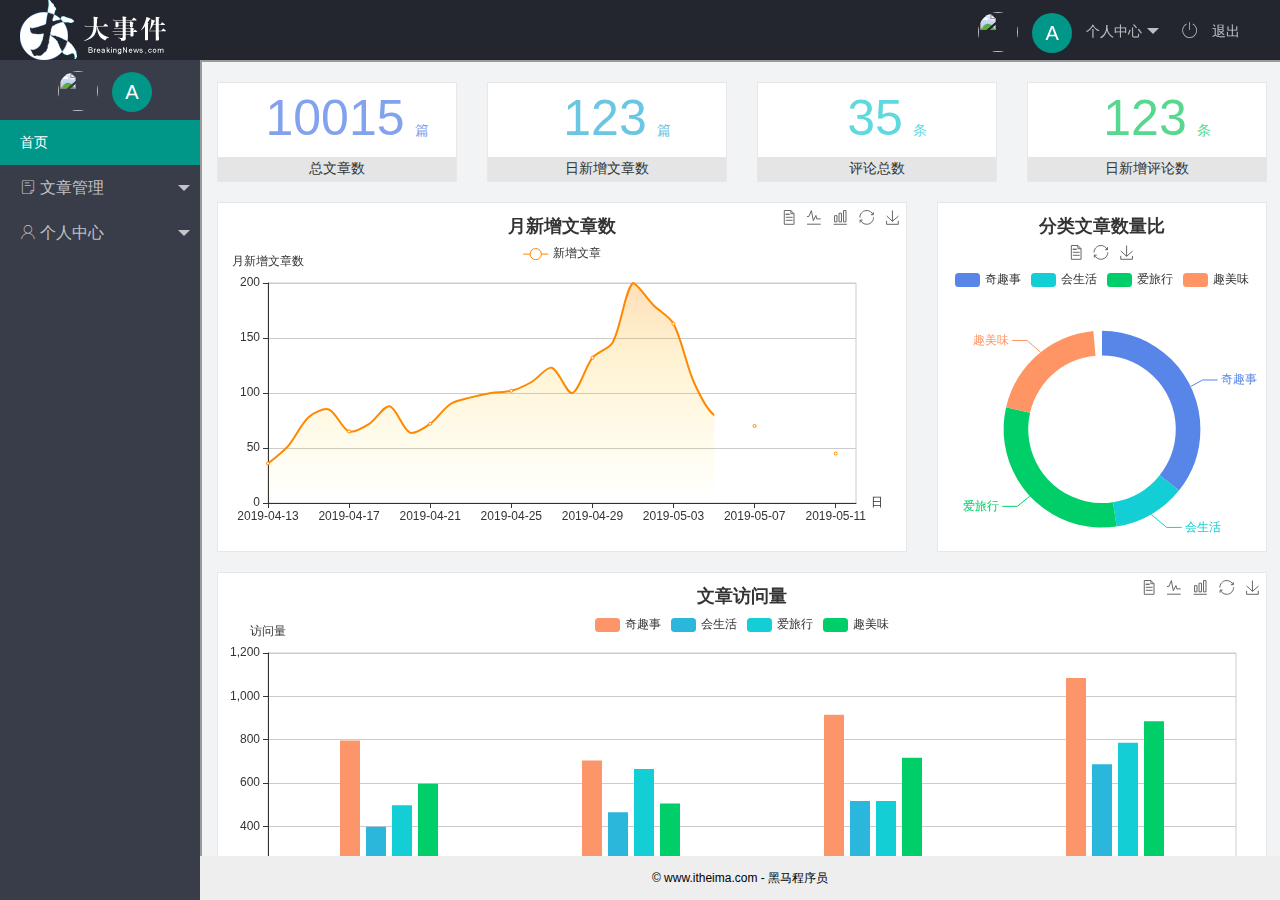
==== commit 9bbde0d6: "完成文章管理功能的相关开发" ====
--- a/index.html
+++ b/index.html
@@ -54,19 +54,19 @@
                 <ul class="layui-nav layui-nav-tree" lay-shrink="all">
                     <li class="layui-nav-item layui-this"><a href="/home/dashboard.html" target="fm">首页</a></li>
                     <li class="layui-nav-item">
-                        <a class="" href="javascript:;">
+                        <a class="" href="/article/article_cate.html" target="fm">
                             <span class="iconfont icon-16
                         ">
                                 文章管理</a>
                         <dl class="layui-nav-child">
-                            <dd><a href="javascript:;">
+                            <dd><a href="/article/article_cate.html" target="fm">
                                     <i class="layui-icon layui-icon-app"></i>
                                     文章类别
                                 </a></dd>
-                            <dd><a href="javascript:;">
+                            <dd><a href="/article/article_list.html" target="fm">
                                     <i class="layui-icon layui-icon-app"></i>
                                     文章列表</a></dd>
-                            <dd><a href="javascript:;">
+                            <dd><a href="/article/art_pub.html" target="fm">
                                     <i class="layui-icon layui-icon-app"></i>
                                     发表文章</a></dd>
                         </dl>
